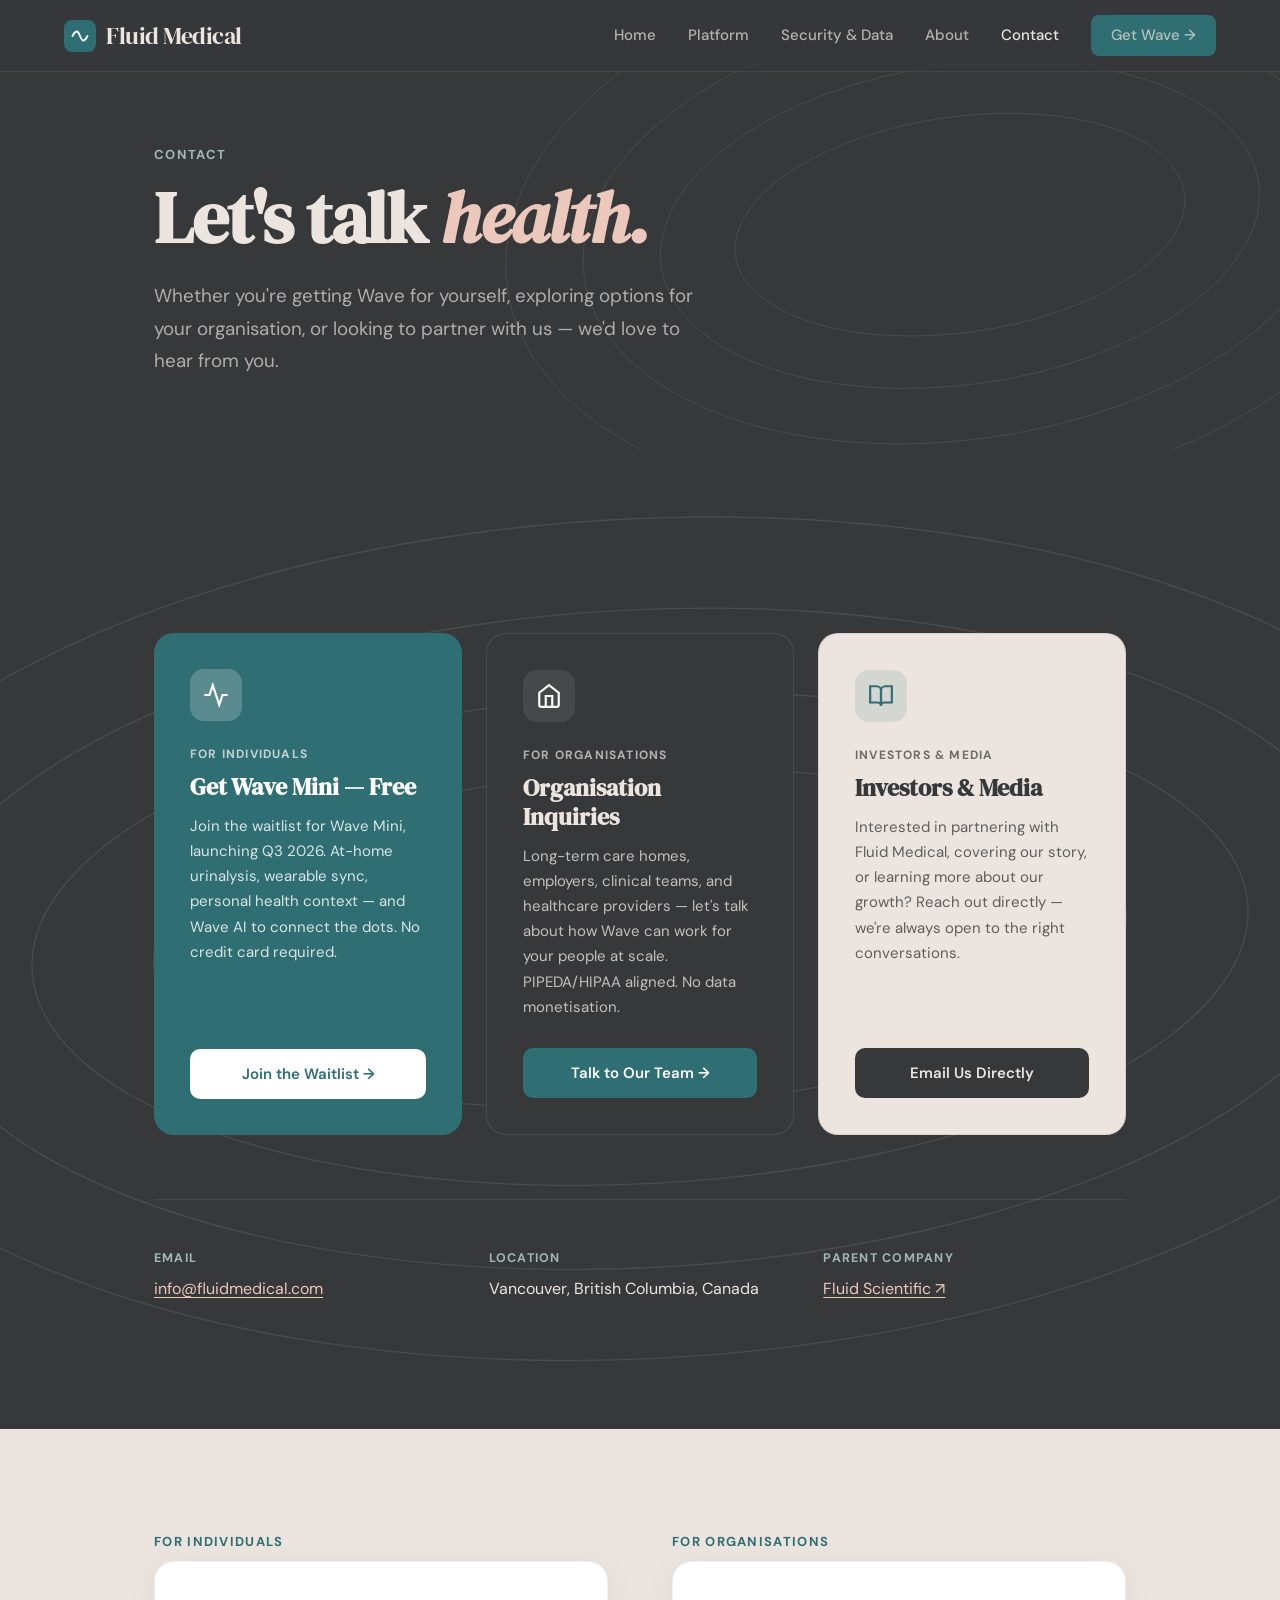
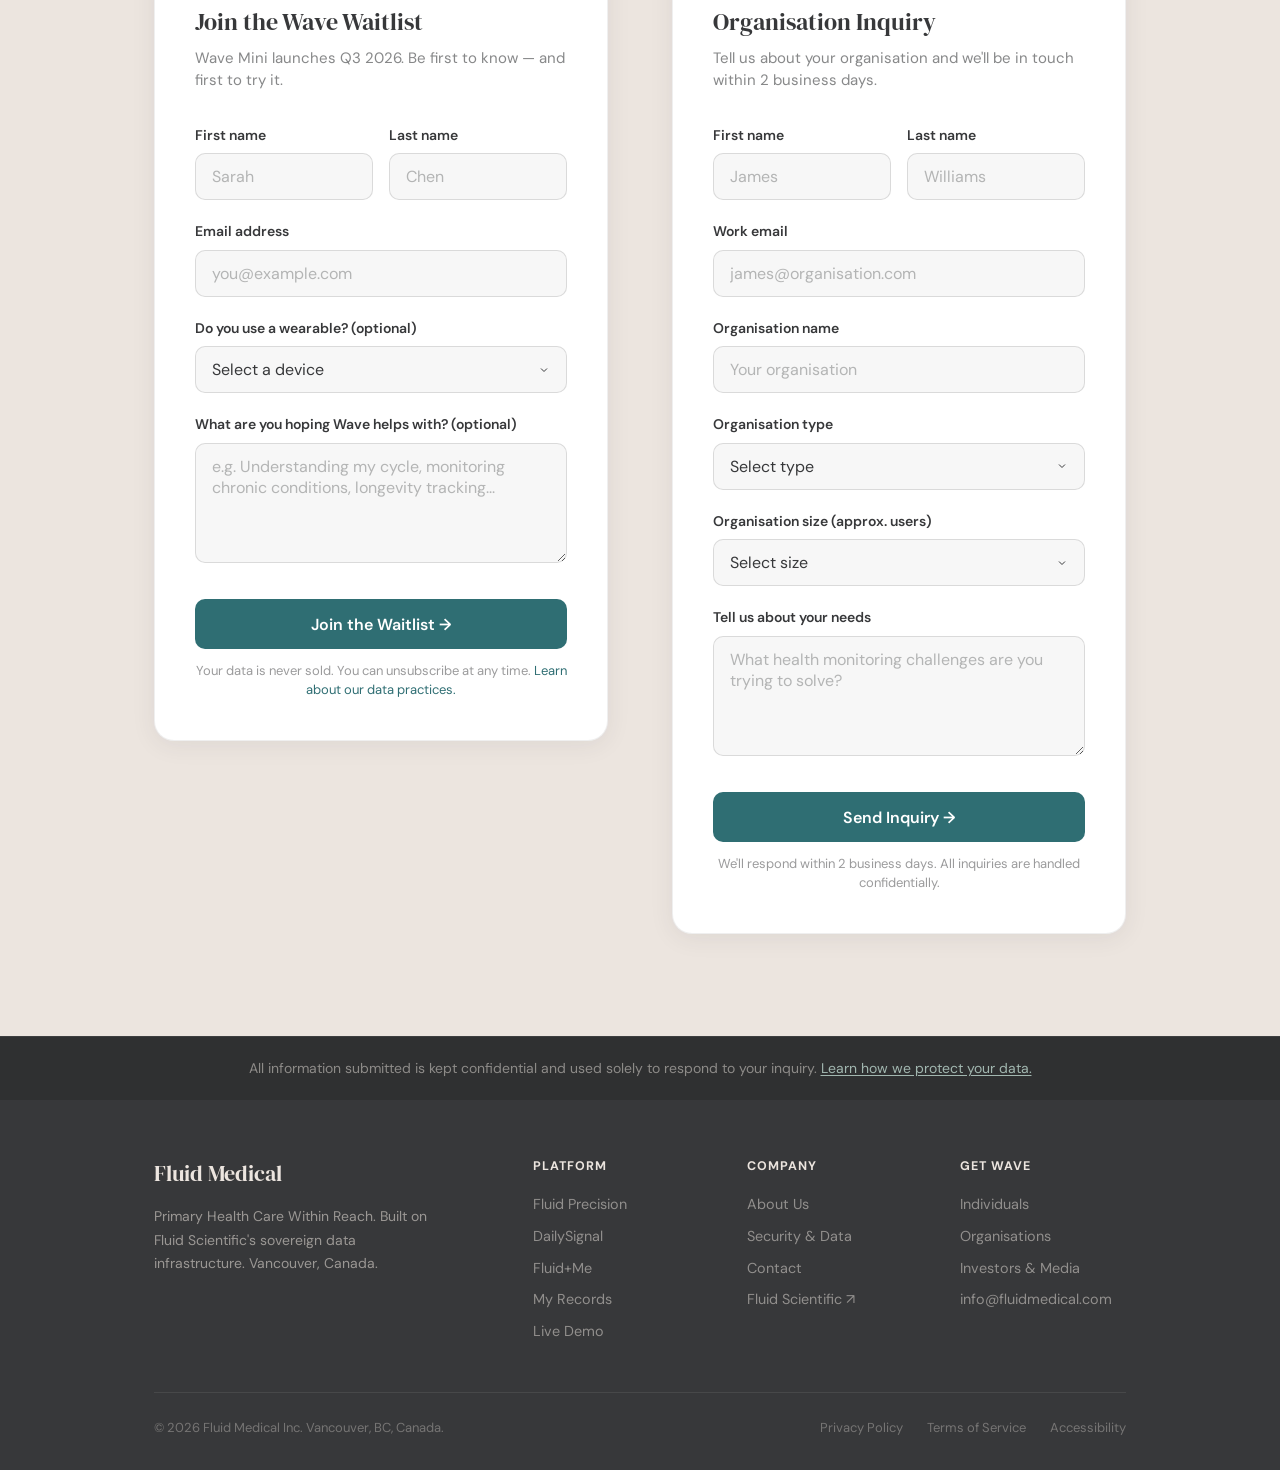
==== fluidmedical-contact.html @ c601dd99 "Add files via upload" ====
<!DOCTYPE html>
<html lang="en">
<head>
<meta charset="UTF-8">
<meta name="viewport" content="width=device-width, initial-scale=1.0">
<title>Contact — Fluid Medical</title>
<link rel="preconnect" href="https://fonts.googleapis.com">
<link rel="preconnect" href="https://fonts.gstatic.com" crossorigin>
<link href="https://fonts.googleapis.com/css2?family=DM+Serif+Display:ital@0;1&family=DM+Sans:opsz,wght@9..40,300;9..40,400;9..40,500;9..40,600;9..40,700&display=swap" rel="stylesheet">
<style>
*, *::before, *::after { box-sizing: border-box; margin: 0; padding: 0; }
:root {
  --charcoal: #37383A; --platinum: #ECE5DF; --teal: #2F6E73;
  --sage: #A2B7B0; --tangerine: #F0721B; --blush: #ECC8BC; --white: #ffffff;
  --nav-h: 72px;
}
html { scroll-behavior: smooth; }
body { font-family: 'DM Sans', system-ui, sans-serif; background: var(--platinum); color: var(--charcoal); line-height: 1.65; -webkit-font-smoothing: antialiased; }
a { color: inherit; text-decoration: none; }
h1, h2, h3, h4 { font-family: 'DM Serif Display', Georgia, serif; line-height: 1.15; }
h1 { font-size: clamp(2.4rem, 6vw, 4.5rem); letter-spacing: -0.02em; }
h2 { font-size: clamp(1.6rem, 3.5vw, 2.5rem); letter-spacing: -0.015em; }
h3 { font-size: clamp(1.2rem, 2.2vw, 1.5rem); }
p { font-size: 1.0625rem; }

/* ── Nav ── */
nav { position: fixed; top: 0; left: 0; right: 0; z-index: 100; height: var(--nav-h); display: flex; align-items: center; justify-content: space-between; padding: 0 clamp(1.5rem, 5vw, 4rem); background: rgba(55,56,58,0.97); backdrop-filter: blur(12px); border-bottom: 1px solid rgba(255,255,255,0.07); transition: box-shadow 0.3s; }
.nav-logo { font-family: 'DM Serif Display', serif; font-size: 1.5rem; color: var(--platinum); letter-spacing: -0.02em; display: flex; align-items: center; gap: 10px; }
.nav-logo-mark { width: 32px; height: 32px; background: var(--teal); border-radius: 8px; display: flex; align-items: center; justify-content: center; }
.nav-links { display: flex; align-items: center; gap: 2rem; }
.nav-links a { color: rgba(236,229,223,0.7); font-size: 0.9375rem; font-weight: 500; transition: color 0.2s; }
.nav-links a:hover, .nav-links a.active { color: var(--platinum); }
.btn-nav { background: var(--teal); color: var(--white); padding: 0.5rem 1.25rem; border-radius: 8px; font-size: 0.9375rem; font-weight: 600; transition: background 0.2s, transform 0.15s; }
.btn-nav:hover { background: #246063; transform: translateY(-1px); }
.hamburger { display: none; flex-direction: column; gap: 5px; cursor: pointer; padding: 4px; background: none; border: none; }
.hamburger span { display: block; width: 22px; height: 2px; background: var(--platinum); border-radius: 2px; }
.mobile-menu { display: none; position: fixed; top: var(--nav-h); left: 0; right: 0; z-index: 99; background: var(--charcoal); padding: 1.5rem 2rem 2rem; flex-direction: column; gap: 0.25rem; border-bottom: 1px solid rgba(255,255,255,0.1); }
.mobile-menu.open { display: flex; }
.mobile-menu a { color: var(--platinum); font-size: 1rem; font-weight: 500; padding: 0.65rem 0; border-bottom: 1px solid rgba(255,255,255,0.07); }
.mobile-menu .btn-nav { margin-top: 0.75rem; justify-content: center; border-bottom: none; }

/* ── Layout ── */
.topo-wrap { position: absolute; inset: 0; overflow: hidden; pointer-events: none; opacity: 0.09; z-index: 0; }
.topo-wrap svg { width: 100%; height: 100%; }
.section { position: relative; overflow: hidden; }
.section-dark { background: var(--charcoal); color: var(--platinum); }
.section-light { background: var(--platinum); color: var(--charcoal); }
.container { max-width: 1100px; margin: 0 auto; padding: 0 clamp(1.5rem, 5vw, 4rem); position: relative; z-index: 1; }
.section-pad { padding: clamp(5rem, 10vw, 9rem) 0; }
.eyebrow { font-size: 0.8125rem; font-weight: 700; letter-spacing: 0.1em; text-transform: uppercase; margin-bottom: 0.75rem; }
.eyebrow-sage { color: var(--sage); }
.eyebrow-teal { color: var(--teal); }

/* ── Hero ── */
.page-hero { background: var(--charcoal); color: var(--platinum); padding: calc(var(--nav-h) + 4.5rem) 0 4.5rem; position: relative; overflow: hidden; }
.page-hero h1 em { font-style: italic; color: var(--blush); }
.page-hero-sub { font-size: clamp(1rem, 2vw, 1.175rem); color: rgba(236,229,223,0.68); margin-top: 1.25rem; line-height: 1.72; max-width: 560px; }

/* ── Contact Cards ── */
.contact-cards { display: grid; grid-template-columns: repeat(3, 1fr); gap: 1.5rem; margin-top: 3.5rem; }
.contact-card { border-radius: 20px; padding: 2.25rem; position: relative; overflow: hidden; display: flex; flex-direction: column; }
.contact-card.card-wave { background: var(--teal); color: white; }
.contact-card.card-org { background: var(--charcoal); color: var(--platinum); border: 1px solid rgba(255,255,255,0.1); }
.contact-card.card-invest { background: var(--platinum); color: var(--charcoal); border: 1px solid rgba(55,56,58,0.12); }
.card-icon { width: 52px; height: 52px; border-radius: 14px; display: flex; align-items: center; justify-content: center; margin-bottom: 1.5rem; }
.card-wave .card-icon { background: rgba(255,255,255,0.2); }
.card-org .card-icon { background: rgba(255,255,255,0.08); }
.card-invest .card-icon { background: rgba(47,110,115,0.12); }
.card-label { font-size: 0.75rem; font-weight: 700; letter-spacing: 0.1em; text-transform: uppercase; margin-bottom: 0.5rem; opacity: 0.7; }
.card-title { font-family: 'DM Serif Display', serif; font-size: 1.5rem; margin-bottom: 0.75rem; line-height: 1.2; }
.card-desc { font-size: 0.9375rem; line-height: 1.68; margin-bottom: 1.75rem; opacity: 0.78; flex: 1; }
.card-wave .card-desc { opacity: 0.82; }
.card-cta-btn { display: inline-flex; align-items: center; gap: 8px; padding: 0.8rem 1.5rem; border-radius: 10px; font-size: 0.9375rem; font-weight: 600; cursor: pointer; border: none; transition: all 0.2s; font-family: 'DM Sans', sans-serif; text-align: center; justify-content: center; }
.card-wave .card-cta-btn { background: white; color: var(--teal); }
.card-wave .card-cta-btn:hover { background: var(--platinum); }
.card-org .card-cta-btn { background: var(--teal); color: white; }
.card-org .card-cta-btn:hover { background: #246063; }
.card-invest .card-cta-btn { background: var(--charcoal); color: var(--platinum); }
.card-invest .card-cta-btn:hover { background: #4a4b4e; }

/* ── Forms ── */
.form-section { padding: clamp(4rem, 8vw, 7rem) 0; }
.forms-grid { display: grid; grid-template-columns: 1fr 1fr; gap: 4rem; align-items: start; }
.form-card { background: white; border-radius: 20px; padding: 2.5rem; box-shadow: 0 4px 24px rgba(55,56,58,0.08); border: 1px solid rgba(55,56,58,0.08); }
.form-card-title { font-family: 'DM Serif Display', serif; font-size: 1.5rem; margin-bottom: 0.35rem; }
.form-card-sub { color: rgba(55,56,58,0.6); font-size: 0.9375rem; margin-bottom: 2rem; line-height: 1.5; }
.form-group { margin-bottom: 1.25rem; }
.form-label { display: block; font-size: 0.875rem; font-weight: 600; color: var(--charcoal); margin-bottom: 0.4rem; }
.form-input {
  width: 100%; padding: 0.75rem 1rem;
  background: rgba(55,56,58,0.04); border: 1.5px solid rgba(55,56,58,0.15);
  border-radius: 10px; font-size: 1rem; font-family: 'DM Sans', sans-serif;
  color: var(--charcoal); outline: none; transition: border-color 0.2s, background 0.2s;
}
.form-input:focus { border-color: var(--teal); background: rgba(47,110,115,0.03); }
.form-input::placeholder { color: rgba(55,56,58,0.35); }
textarea.form-input { resize: vertical; min-height: 120px; }
select.form-input { appearance: none; background-image: url("data:image/svg+xml,%3Csvg xmlns='http://www.w3.org/2000/svg' width='12' height='12' viewBox='0 0 24 24' fill='none' stroke='%2337383A' stroke-width='2'%3E%3Cpolyline points='6 9 12 15 18 9'%3E%3C/polyline%3E%3C/svg%3E"); background-repeat: no-repeat; background-position: right 1rem center; padding-right: 2.5rem; }
.form-row { display: grid; grid-template-columns: 1fr 1fr; gap: 1rem; }
.form-submit { width: 100%; padding: 0.9rem; background: var(--teal); color: white; border: none; border-radius: 10px; font-size: 1rem; font-weight: 600; cursor: pointer; font-family: 'DM Sans', sans-serif; transition: background 0.2s, transform 0.15s; margin-top: 0.5rem; }
.form-submit:hover { background: #246063; transform: translateY(-1px); }
.form-note { font-size: 0.8125rem; color: rgba(55,56,58,0.5); margin-top: 0.75rem; line-height: 1.5; text-align: center; }
.form-success { display: none; text-align: center; padding: 2rem 0; }
.form-success svg { width: 52px; height: 52px; margin: 0 auto 1rem; color: var(--teal); }
.form-success h4 { font-family: 'DM Serif Display', serif; font-size: 1.3rem; margin-bottom: 0.5rem; }
.form-success p { color: rgba(55,56,58,0.65); font-size: 0.9375rem; }

/* ── Info Section ── */
.info-grid { display: grid; grid-template-columns: 1fr 1fr 1fr; gap: 2rem; margin-top: 3rem; }
.info-item { display: flex; flex-direction: column; gap: 0.5rem; }
.info-label { font-size: 0.78rem; font-weight: 700; letter-spacing: 0.1em; text-transform: uppercase; color: var(--sage); }
.info-value { font-size: 1rem; color: var(--platinum); line-height: 1.5; }
.info-value a { color: var(--blush); text-decoration: underline; text-underline-offset: 3px; }

/* ── Privacy strip ── */
.privacy-mini { background: rgba(0,0,0,0.15); border-top: 1px solid rgba(255,255,255,0.07); padding: 1.25rem 0; text-align: center; }
.privacy-mini p { color: rgba(236,229,223,0.5); font-size: 0.875rem; }
.privacy-mini a { color: var(--sage); text-decoration: underline; text-underline-offset: 2px; }

/* ── Footer ── */
footer { background: var(--charcoal); color: rgba(236,229,223,0.55); padding: 3.5rem 0 2rem; }
.footer-inner { display: grid; grid-template-columns: 2fr 1fr 1fr 1fr; gap: 3rem; margin-bottom: 2.5rem; }
.footer-logo { font-family: 'DM Serif Display', serif; font-size: 1.4rem; color: var(--platinum); margin-bottom: 0.75rem; }
.footer-tagline { font-size: 0.875rem; line-height: 1.65; max-width: 280px; }
.footer-col h5 { color: var(--platinum); font-size: 0.78rem; font-weight: 700; letter-spacing: 0.08em; text-transform: uppercase; margin-bottom: 1rem; }
.footer-col a { display: block; font-size: 0.9rem; margin-bottom: 0.5rem; color: rgba(236,229,223,0.5); transition: color 0.2s; }
.footer-col a:hover { color: var(--platinum); }
.footer-bottom { border-top: 1px solid rgba(255,255,255,0.08); padding-top: 1.5rem; display: flex; justify-content: space-between; align-items: center; flex-wrap: wrap; gap: 1rem; }
.footer-copy { color: rgba(236,229,223,0.35); font-size: 0.8125rem; }
.footer-legal { display: flex; gap: 1.5rem; }
.footer-legal a { color: rgba(236,229,223,0.35); font-size: 0.8125rem; transition: color 0.2s; }
.footer-legal a:hover { color: rgba(236,229,223,0.65); }

@media (max-width: 900px) {
  .contact-cards { grid-template-columns: 1fr; }
  .forms-grid { grid-template-columns: 1fr; gap: 2rem; }
  .info-grid { grid-template-columns: 1fr 1fr; }
  .footer-inner { grid-template-columns: 1fr 1fr; gap: 2rem; }
}
@media (max-width: 640px) {
  .nav-links { display: none; }
  .hamburger { display: flex; }
  .form-row { grid-template-columns: 1fr; }
  .info-grid { grid-template-columns: 1fr; }
  .footer-inner { grid-template-columns: 1fr; gap: 1.5rem; }
}
</style>
</head>
<body>

<nav id="mainNav">
  <a href="fluidmedical-home.html" class="nav-logo">
    <div class="nav-logo-mark"><svg width="18" height="12" viewBox="0 0 24 16" fill="none" stroke="white" stroke-width="2.5" stroke-linecap="round"><path d="M2 8c0 0 3-6 6-6s5 12 8 12 6-6 6-6"/></svg></div>
    Fluid Medical
  </a>
  <div class="nav-links">
    <a href="fluidmedical-home.html">Home</a>
    <a href="fluidmedical-platform.html">Platform</a>
    <a href="fluidmedical-security.html">Security &amp; Data</a>
    <a href="fluidmedical-about.html">About</a>
    <a href="fluidmedical-contact.html" class="active">Contact</a>
    <a href="fluidmedical-contact.html" class="btn-nav">Get Wave →</a>
  </div>
  <button class="hamburger" onclick="toggleMenu()" aria-label="Menu"><span></span><span></span><span></span></button>
</nav>
<div class="mobile-menu" id="mobileMenu">
  <a href="fluidmedical-home.html">Home</a>
  <a href="fluidmedical-platform.html">Platform</a>
  <a href="fluidmedical-security.html">Security &amp; Data</a>
  <a href="fluidmedical-about.html">About</a>
  <a href="fluidmedical-contact.html">Contact</a>
  <a href="fluidmedical-contact.html" class="btn-nav">Get Wave →</a>
</div>

<!-- ── Hero ── -->
<section class="page-hero section">
  <div class="topo-wrap">
    <svg viewBox="0 0 1400 500" xmlns="http://www.w3.org/2000/svg" preserveAspectRatio="xMidYMid slice">
      <g fill="none" stroke="white" stroke-width="1">
        <ellipse cx="1050" cy="250" rx="500" ry="300" transform="rotate(-8 1050 250)"/>
        <ellipse cx="1050" cy="250" rx="415" ry="235" transform="rotate(-8 1050 250)"/>
        <ellipse cx="1050" cy="250" rx="330" ry="175" transform="rotate(-8 1050 250)"/>
        <ellipse cx="1050" cy="250" rx="248" ry="118" transform="rotate(-8 1050 250)"/>
      </g>
    </svg>
  </div>
  <div class="container">
    <div class="eyebrow eyebrow-sage">Contact</div>
    <h1>Let's talk <em>health.</em></h1>
    <p class="page-hero-sub">Whether you're getting Wave for yourself, exploring options for your organisation, or looking to partner with us — we'd love to hear from you.</p>
  </div>
</section>

<!-- ── Contact Cards ── -->
<section class="section section-dark section-pad">
  <div class="topo-wrap">
    <svg viewBox="0 0 1400 700" xmlns="http://www.w3.org/2000/svg" preserveAspectRatio="xMidYMid slice">
      <g fill="none" stroke="white" stroke-width="1">
        <ellipse cx="700" cy="350" rx="620" ry="300" transform="rotate(-3 700 350)"/>
        <ellipse cx="700" cy="350" rx="525" ry="235" transform="rotate(-3 700 350)"/>
        <ellipse cx="700" cy="350" rx="435" ry="175" transform="rotate(-3 700 350)"/>
        <ellipse cx="700" cy="350" rx="348" ry="120" transform="rotate(-3 700 350)"/>
      </g>
    </svg>
  </div>
  <div class="container">
    <div class="contact-cards">
      <!-- Card 1: Get Wave -->
      <div class="contact-card card-wave">
        <div class="card-icon">
          <svg width="26" height="26" viewBox="0 0 24 24" fill="none" stroke="white" stroke-width="2" stroke-linecap="round"><path d="M22 12h-4l-3 9L9 3l-3 9H2"/></svg>
        </div>
        <div class="card-label">For Individuals</div>
        <h3 class="card-title">Get Wave Mini — Free</h3>
        <p class="card-desc">Join the waitlist for Wave Mini, launching Q3 2026. At-home urinalysis, wearable sync, personal health context — and Wave AI to connect the dots. No credit card required.</p>
        <a href="#individual-form" class="card-cta-btn">Join the Waitlist →</a>
      </div>

      <!-- Card 2: Organisation Inquiries -->
      <div class="contact-card card-org">
        <div class="card-icon">
          <svg width="26" height="26" viewBox="0 0 24 24" fill="none" stroke="white" stroke-width="2" stroke-linecap="round"><path d="M3 9l9-7 9 7v11a2 2 0 01-2 2H5a2 2 0 01-2-2z"/><polyline points="9 22 9 12 15 12 15 22"/></svg>
        </div>
        <div class="card-label">For Organisations</div>
        <h3 class="card-title">Organisation Inquiries</h3>
        <p class="card-desc">Long-term care homes, employers, clinical teams, and healthcare providers — let's talk about how Wave can work for your people at scale. PIPEDA/HIPAA aligned. No data monetisation.</p>
        <a href="#org-form" class="card-cta-btn">Talk to Our Team →</a>
      </div>

      <!-- Card 3: Investors & Media -->
      <div class="contact-card card-invest">
        <div class="card-icon">
          <svg width="26" height="26" viewBox="0 0 24 24" fill="none" stroke="#2F6E73" stroke-width="2" stroke-linecap="round"><path d="M2 3h6a4 4 0 014 4v14a3 3 0 00-3-3H2z"/><path d="M22 3h-6a4 4 0 00-4 4v14a3 3 0 013-3h7z"/></svg>
        </div>
        <div class="card-label">Investors &amp; Media</div>
        <h3 class="card-title">Investors &amp; Media</h3>
        <p class="card-desc">Interested in partnering with Fluid Medical, covering our story, or learning more about our growth? Reach out directly — we're always open to the right conversations.</p>
        <a href="mailto:info@fluidmedical.com" class="card-cta-btn">Email Us Directly</a>
      </div>
    </div>

    <!-- Direct contact info -->
    <div class="info-grid" style="margin-top:4rem;border-top:1px solid rgba(255,255,255,0.08);padding-top:3rem;">
      <div class="info-item">
        <div class="info-label">Email</div>
        <div class="info-value"><a href="mailto:info@fluidmedical.com">info@fluidmedical.com</a></div>
      </div>
      <div class="info-item">
        <div class="info-label">Location</div>
        <div class="info-value">Vancouver, British Columbia, Canada</div>
      </div>
      <div class="info-item">
        <div class="info-label">Parent Company</div>
        <div class="info-value"><a href="https://fluidscientific.com" target="_blank">Fluid Scientific ↗</a></div>
      </div>
    </div>
  </div>
</section>

<!-- ── Forms ── -->
<section class="section section-light form-section">
  <div class="container">
    <div class="forms-grid">

      <!-- Individual / Waitlist Form -->
      <div id="individual-form">
        <div class="eyebrow eyebrow-teal" style="margin-bottom:0.5rem;">For Individuals</div>
        <div class="form-card">
          <div class="form-card-title">Join the Wave Waitlist</div>
          <p class="form-card-sub">Wave Mini launches Q3 2026. Be first to know — and first to try it.</p>
          <form id="waitlistForm" onsubmit="handleSubmit(event, 'waitlistForm', 'waitlistSuccess')">
            <div class="form-row">
              <div class="form-group">
                <label class="form-label" for="fname">First name</label>
                <input type="text" id="fname" class="form-input" placeholder="Sarah" required>
              </div>
              <div class="form-group">
                <label class="form-label" for="lname">Last name</label>
                <input type="text" id="lname" class="form-input" placeholder="Chen" required>
              </div>
            </div>
            <div class="form-group">
              <label class="form-label" for="email">Email address</label>
              <input type="email" id="email" class="form-input" placeholder="you@example.com" required>
            </div>
            <div class="form-group">
              <label class="form-label" for="wearable">Do you use a wearable? (optional)</label>
              <select id="wearable" class="form-input">
                <option value="">Select a device</option>
                <option>Apple Watch</option>
                <option>Oura Ring</option>
                <option>WHOOP</option>
                <option>Samsung Galaxy Watch</option>
                <option>Fitbit</option>
                <option>Garmin</option>
                <option>No wearable</option>
                <option>Other</option>
              </select>
            </div>
            <div class="form-group">
              <label class="form-label" for="why">What are you hoping Wave helps with? (optional)</label>
              <textarea id="why" class="form-input" placeholder="e.g. Understanding my cycle, monitoring chronic conditions, longevity tracking..."></textarea>
            </div>
            <button type="submit" class="form-submit">Join the Waitlist →</button>
            <p class="form-note">Your data is never sold. You can unsubscribe at any time. <a href="fluidmedical-security.html" style="color:var(--teal);">Learn about our data practices.</a></p>
          </form>
          <div class="form-success" id="waitlistSuccess">
            <svg viewBox="0 0 24 24" fill="none" stroke="currentColor" stroke-width="1.5" stroke-linecap="round"><path d="M22 11.08V12a10 10 0 11-5.93-9.14"/><polyline points="22 4 12 14.01 9 11.01"/></svg>
            <h4>You're on the list!</h4>
            <p>We'll be in touch before Wave Mini launches Q3 2026. We're excited to have you.</p>
          </div>
        </div>
      </div>

      <!-- Organisation Form -->
      <div id="org-form">
        <div class="eyebrow eyebrow-teal" style="margin-bottom:0.5rem;">For Organisations</div>
        <div class="form-card">
          <div class="form-card-title">Organisation Inquiry</div>
          <p class="form-card-sub">Tell us about your organisation and we'll be in touch within 2 business days.</p>
          <form id="orgForm" onsubmit="handleSubmit(event, 'orgForm', 'orgSuccess')">
            <div class="form-row">
              <div class="form-group">
                <label class="form-label" for="org-fname">First name</label>
                <input type="text" id="org-fname" class="form-input" placeholder="James" required>
              </div>
              <div class="form-group">
                <label class="form-label" for="org-lname">Last name</label>
                <input type="text" id="org-lname" class="form-input" placeholder="Williams" required>
              </div>
            </div>
            <div class="form-group">
              <label class="form-label" for="org-email">Work email</label>
              <input type="email" id="org-email" class="form-input" placeholder="james@organisation.com" required>
            </div>
            <div class="form-group">
              <label class="form-label" for="org-name">Organisation name</label>
              <input type="text" id="org-name" class="form-input" placeholder="Your organisation" required>
            </div>
            <div class="form-group">
              <label class="form-label" for="org-type">Organisation type</label>
              <select id="org-type" class="form-input" required>
                <option value="">Select type</option>
                <option>Long-term care facility</option>
                <option>Employer / workplace wellness</option>
                <option>Clinical / healthcare practice</option>
                <option>Research / clinical trials</option>
                <option>Government / public health</option>
                <option>Other</option>
              </select>
            </div>
            <div class="form-group">
              <label class="form-label" for="org-size">Organisation size (approx. users)</label>
              <select id="org-size" class="form-input">
                <option value="">Select size</option>
                <option>Under 50</option>
                <option>50–200</option>
                <option>200–500</option>
                <option>500–2,000</option>
                <option>2,000+</option>
              </select>
            </div>
            <div class="form-group">
              <label class="form-label" for="org-msg">Tell us about your needs</label>
              <textarea id="org-msg" class="form-input" placeholder="What health monitoring challenges are you trying to solve?" required></textarea>
            </div>
            <button type="submit" class="form-submit">Send Inquiry →</button>
            <p class="form-note">We'll respond within 2 business days. All inquiries are handled confidentially.</p>
          </form>
          <div class="form-success" id="orgSuccess">
            <svg viewBox="0 0 24 24" fill="none" stroke="currentColor" stroke-width="1.5" stroke-linecap="round"><path d="M22 11.08V12a10 10 0 11-5.93-9.14"/><polyline points="22 4 12 14.01 9 11.01"/></svg>
            <h4>Message received.</h4>
            <p>Our team will be in touch within 2 business days. Thank you for reaching out.</p>
          </div>
        </div>
      </div>
    </div>
  </div>
</section>

<!-- ── Privacy mini ── -->
<section class="section section-dark">
  <div class="privacy-mini">
    <div class="container">
      <p>All information submitted is kept confidential and used solely to respond to your inquiry. <a href="fluidmedical-security.html">Learn how we protect your data.</a></p>
    </div>
  </div>
</section>

<!-- ── Footer ── -->
<footer>
  <div class="container">
    <div class="footer-inner">
      <div>
        <div class="footer-logo">Fluid Medical</div>
        <p class="footer-tagline">Primary Health Care Within Reach. Built on Fluid Scientific's sovereign data infrastructure. Vancouver, Canada.</p>
      </div>
      <div class="footer-col">
        <h5>Platform</h5>
        <a href="fluidmedical-platform.html">Fluid Precision</a>
        <a href="fluidmedical-platform.html">DailySignal</a>
        <a href="fluidmedical-platform.html">Fluid+Me</a>
        <a href="fluidmedical-platform.html">My Records</a>
        <a href="fluidmedical-demo.html">Live Demo</a>
      </div>
      <div class="footer-col">
        <h5>Company</h5>
        <a href="fluidmedical-about.html">About Us</a>
        <a href="fluidmedical-security.html">Security &amp; Data</a>
        <a href="fluidmedical-contact.html">Contact</a>
        <a href="https://fluidscientific.com" target="_blank">Fluid Scientific ↗</a>
      </div>
      <div class="footer-col">
        <h5>Get Wave</h5>
        <a href="fluidmedical-contact.html">Individuals</a>
        <a href="fluidmedical-contact.html">Organisations</a>
        <a href="fluidmedical-contact.html">Investors &amp; Media</a>
        <a href="mailto:info@fluidmedical.com">info@fluidmedical.com</a>
      </div>
    </div>
    <div class="footer-bottom">
      <div class="footer-copy">© 2026 Fluid Medical Inc. Vancouver, BC, Canada.</div>
      <div class="footer-legal"><a href="#">Privacy Policy</a><a href="#">Terms of Service</a><a href="#">Accessibility</a></div>
    </div>
  </div>
</footer>

<script>
function toggleMenu() { document.getElementById('mobileMenu').classList.toggle('open'); }
document.querySelectorAll('.mobile-menu a').forEach(l => l.addEventListener('click', () => { document.getElementById('mobileMenu').classList.remove('open'); }));
window.addEventListener('scroll', () => { document.getElementById('mainNav').style.boxShadow = window.scrollY > 10 ? '0 4px 20px rgba(0,0,0,0.35)' : 'none'; });

function handleSubmit(event, formId, successId) {
  event.preventDefault();
  const form = document.getElementById(formId);
  const success = document.getElementById(successId);
  form.style.display = 'none';
  success.style.display = 'block';
}

// Smooth scroll to forms from cards
document.querySelectorAll('a[href^="#"]').forEach(anchor => {
  anchor.addEventListener('click', function(e) {
    e.preventDefault();
    const target = document.querySelector(this.getAttribute('href'));
    if (target) {
      const offset = 100;
      const pos = target.getBoundingClientRect().top + window.pageYOffset - offset;
      window.scrollTo({ top: pos, behavior: 'smooth' });
    }
  });
});
</script>
</body>
</html>
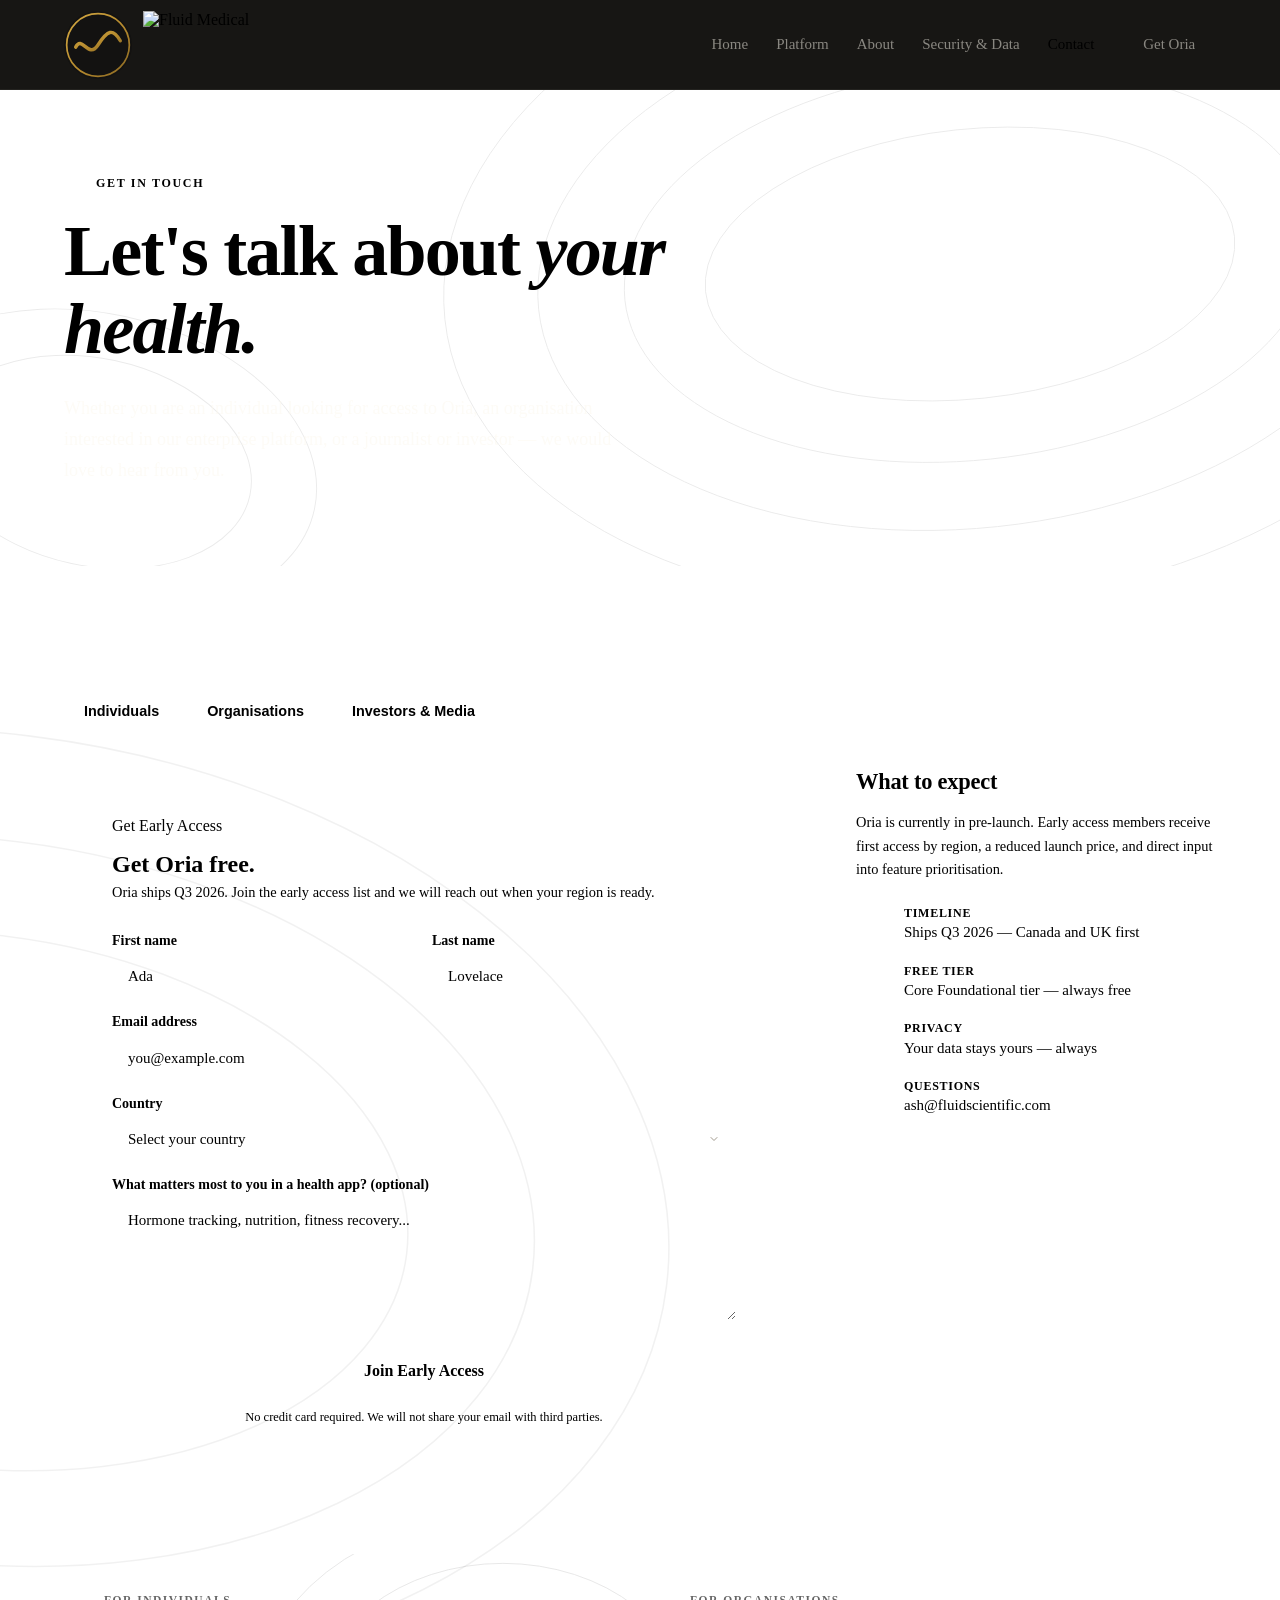
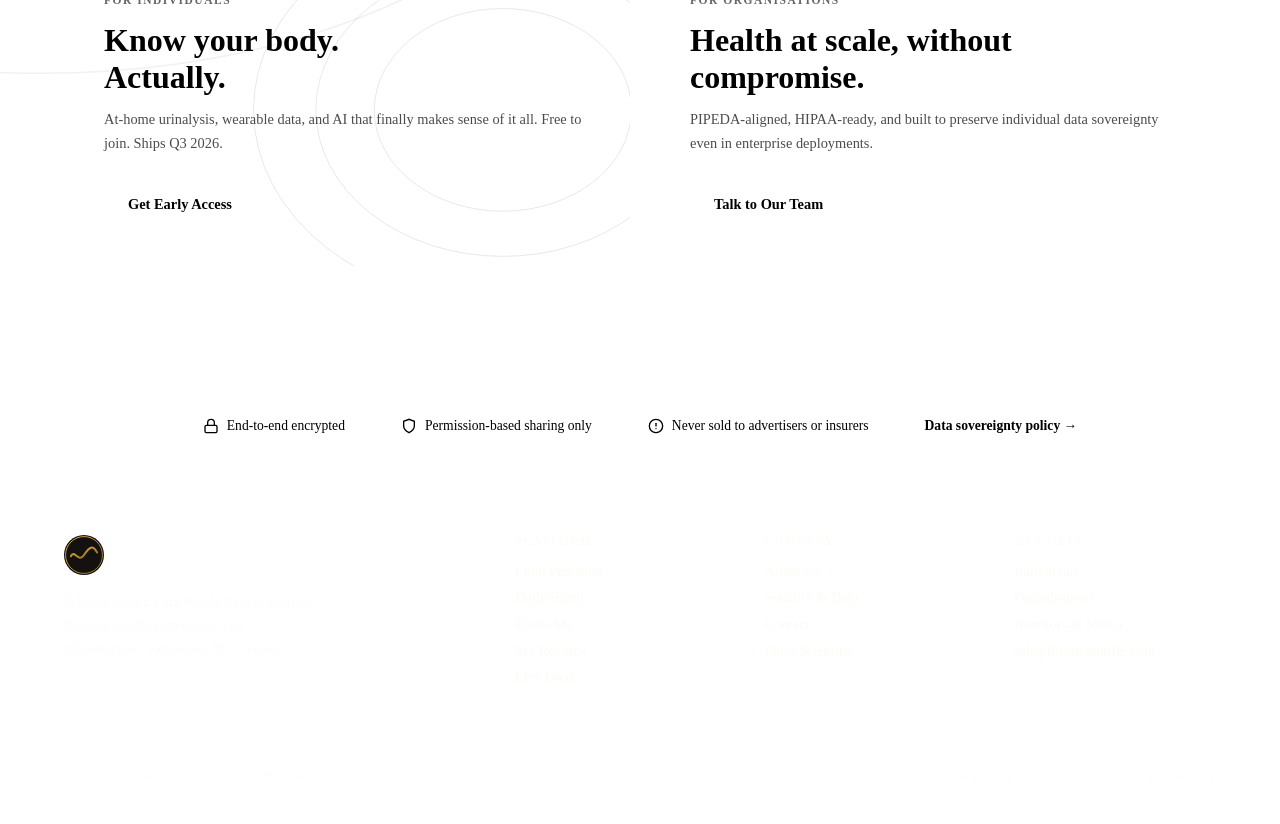
==== commit 66f815ca: "Add files via upload" ====
--- a/fluidmedical-contact.html
+++ b/fluidmedical-contact.html
@@ -4,452 +4,449 @@
 <meta charset="UTF-8">
 <meta name="viewport" content="width=device-width, initial-scale=1.0">
 <title>Contact — Fluid Medical</title>
-<link rel="preconnect" href="https://fonts.googleapis.com">
-<link rel="preconnect" href="https://fonts.gstatic.com" crossorigin>
-<link href="https://fonts.googleapis.com/css2?family=DM+Serif+Display:ital@0;1&family=DM+Sans:opsz,wght@9..40,300;9..40,400;9..40,500;9..40,600;9..40,700&display=swap" rel="stylesheet">
+<link rel="stylesheet" href="colors_and_type.css">
 <style>
-*, *::before, *::after { box-sizing: border-box; margin: 0; padding: 0; }
-:root {
-  --charcoal: #37383A; --platinum: #ECE5DF; --teal: #2F6E73;
-  --sage: #A2B7B0; --tangerine: #F0721B; --blush: #ECC8BC; --white: #ffffff;
-  --nav-h: 72px;
-}
-html { scroll-behavior: smooth; }
-body { font-family: 'DM Sans', system-ui, sans-serif; background: var(--platinum); color: var(--charcoal); line-height: 1.65; -webkit-font-smoothing: antialiased; }
-a { color: inherit; text-decoration: none; }
-h1, h2, h3, h4 { font-family: 'DM Serif Display', Georgia, serif; line-height: 1.15; }
-h1 { font-size: clamp(2.4rem, 6vw, 4.5rem); letter-spacing: -0.02em; }
-h2 { font-size: clamp(1.6rem, 3.5vw, 2.5rem); letter-spacing: -0.015em; }
-h3 { font-size: clamp(1.2rem, 2.2vw, 1.5rem); }
-p { font-size: 1.0625rem; }
-
-/* ── Nav ── */
-nav { position: fixed; top: 0; left: 0; right: 0; z-index: 100; height: var(--nav-h); display: flex; align-items: center; justify-content: space-between; padding: 0 clamp(1.5rem, 5vw, 4rem); background: rgba(55,56,58,0.97); backdrop-filter: blur(12px); border-bottom: 1px solid rgba(255,255,255,0.07); transition: box-shadow 0.3s; }
-.nav-logo { font-family: 'DM Serif Display', serif; font-size: 1.5rem; color: var(--platinum); letter-spacing: -0.02em; display: flex; align-items: center; gap: 10px; }
-.nav-logo-mark { width: 32px; height: 32px; background: var(--teal); border-radius: 8px; display: flex; align-items: center; justify-content: center; }
-.nav-links { display: flex; align-items: center; gap: 2rem; }
-.nav-links a { color: rgba(236,229,223,0.7); font-size: 0.9375rem; font-weight: 500; transition: color 0.2s; }
-.nav-links a:hover, .nav-links a.active { color: var(--platinum); }
-.btn-nav { background: var(--teal); color: var(--white); padding: 0.5rem 1.25rem; border-radius: 8px; font-size: 0.9375rem; font-weight: 600; transition: background 0.2s, transform 0.15s; }
-.btn-nav:hover { background: #246063; transform: translateY(-1px); }
-.hamburger { display: none; flex-direction: column; gap: 5px; cursor: pointer; padding: 4px; background: none; border: none; }
-.hamburger span { display: block; width: 22px; height: 2px; background: var(--platinum); border-radius: 2px; }
-.mobile-menu { display: none; position: fixed; top: var(--nav-h); left: 0; right: 0; z-index: 99; background: var(--charcoal); padding: 1.5rem 2rem 2rem; flex-direction: column; gap: 0.25rem; border-bottom: 1px solid rgba(255,255,255,0.1); }
-.mobile-menu.open { display: flex; }
-.mobile-menu a { color: var(--platinum); font-size: 1rem; font-weight: 500; padding: 0.65rem 0; border-bottom: 1px solid rgba(255,255,255,0.07); }
-.mobile-menu .btn-nav { margin-top: 0.75rem; justify-content: center; border-bottom: none; }
-
-/* ── Layout ── */
-.topo-wrap { position: absolute; inset: 0; overflow: hidden; pointer-events: none; opacity: 0.09; z-index: 0; }
-.topo-wrap svg { width: 100%; height: 100%; }
-.section { position: relative; overflow: hidden; }
-.section-dark { background: var(--charcoal); color: var(--platinum); }
-.section-light { background: var(--platinum); color: var(--charcoal); }
-.container { max-width: 1100px; margin: 0 auto; padding: 0 clamp(1.5rem, 5vw, 4rem); position: relative; z-index: 1; }
-.section-pad { padding: clamp(5rem, 10vw, 9rem) 0; }
-.eyebrow { font-size: 0.8125rem; font-weight: 700; letter-spacing: 0.1em; text-transform: uppercase; margin-bottom: 0.75rem; }
-.eyebrow-sage { color: var(--sage); }
-.eyebrow-teal { color: var(--teal); }
-
-/* ── Hero ── */
-.page-hero { background: var(--charcoal); color: var(--platinum); padding: calc(var(--nav-h) + 4.5rem) 0 4.5rem; position: relative; overflow: hidden; }
-.page-hero h1 em { font-style: italic; color: var(--blush); }
-.page-hero-sub { font-size: clamp(1rem, 2vw, 1.175rem); color: rgba(236,229,223,0.68); margin-top: 1.25rem; line-height: 1.72; max-width: 560px; }
-
-/* ── Contact Cards ── */
-.contact-cards { display: grid; grid-template-columns: repeat(3, 1fr); gap: 1.5rem; margin-top: 3.5rem; }
-.contact-card { border-radius: 20px; padding: 2.25rem; position: relative; overflow: hidden; display: flex; flex-direction: column; }
-.contact-card.card-wave { background: var(--teal); color: white; }
-.contact-card.card-org { background: var(--charcoal); color: var(--platinum); border: 1px solid rgba(255,255,255,0.1); }
-.contact-card.card-invest { background: var(--platinum); color: var(--charcoal); border: 1px solid rgba(55,56,58,0.12); }
-.card-icon { width: 52px; height: 52px; border-radius: 14px; display: flex; align-items: center; justify-content: center; margin-bottom: 1.5rem; }
-.card-wave .card-icon { background: rgba(255,255,255,0.2); }
-.card-org .card-icon { background: rgba(255,255,255,0.08); }
-.card-invest .card-icon { background: rgba(47,110,115,0.12); }
-.card-label { font-size: 0.75rem; font-weight: 700; letter-spacing: 0.1em; text-transform: uppercase; margin-bottom: 0.5rem; opacity: 0.7; }
-.card-title { font-family: 'DM Serif Display', serif; font-size: 1.5rem; margin-bottom: 0.75rem; line-height: 1.2; }
-.card-desc { font-size: 0.9375rem; line-height: 1.68; margin-bottom: 1.75rem; opacity: 0.78; flex: 1; }
-.card-wave .card-desc { opacity: 0.82; }
-.card-cta-btn { display: inline-flex; align-items: center; gap: 8px; padding: 0.8rem 1.5rem; border-radius: 10px; font-size: 0.9375rem; font-weight: 600; cursor: pointer; border: none; transition: all 0.2s; font-family: 'DM Sans', sans-serif; text-align: center; justify-content: center; }
-.card-wave .card-cta-btn { background: white; color: var(--teal); }
-.card-wave .card-cta-btn:hover { background: var(--platinum); }
-.card-org .card-cta-btn { background: var(--teal); color: white; }
-.card-org .card-cta-btn:hover { background: #246063; }
-.card-invest .card-cta-btn { background: var(--charcoal); color: var(--platinum); }
-.card-invest .card-cta-btn:hover { background: #4a4b4e; }
-
-/* ── Forms ── */
-.form-section { padding: clamp(4rem, 8vw, 7rem) 0; }
-.forms-grid { display: grid; grid-template-columns: 1fr 1fr; gap: 4rem; align-items: start; }
-.form-card { background: white; border-radius: 20px; padding: 2.5rem; box-shadow: 0 4px 24px rgba(55,56,58,0.08); border: 1px solid rgba(55,56,58,0.08); }
-.form-card-title { font-family: 'DM Serif Display', serif; font-size: 1.5rem; margin-bottom: 0.35rem; }
-.form-card-sub { color: rgba(55,56,58,0.6); font-size: 0.9375rem; margin-bottom: 2rem; line-height: 1.5; }
-.form-group { margin-bottom: 1.25rem; }
-.form-label { display: block; font-size: 0.875rem; font-weight: 600; color: var(--charcoal); margin-bottom: 0.4rem; }
-.form-input {
-  width: 100%; padding: 0.75rem 1rem;
-  background: rgba(55,56,58,0.04); border: 1.5px solid rgba(55,56,58,0.15);
-  border-radius: 10px; font-size: 1rem; font-family: 'DM Sans', sans-serif;
-  color: var(--charcoal); outline: none; transition: border-color 0.2s, background 0.2s;
-}
-.form-input:focus { border-color: var(--teal); background: rgba(47,110,115,0.03); }
-.form-input::placeholder { color: rgba(55,56,58,0.35); }
-textarea.form-input { resize: vertical; min-height: 120px; }
-select.form-input { appearance: none; background-image: url("data:image/svg+xml,%3Csvg xmlns='http://www.w3.org/2000/svg' width='12' height='12' viewBox='0 0 24 24' fill='none' stroke='%2337383A' stroke-width='2'%3E%3Cpolyline points='6 9 12 15 18 9'%3E%3C/polyline%3E%3C/svg%3E"); background-repeat: no-repeat; background-position: right 1rem center; padding-right: 2.5rem; }
-.form-row { display: grid; grid-template-columns: 1fr 1fr; gap: 1rem; }
-.form-submit { width: 100%; padding: 0.9rem; background: var(--teal); color: white; border: none; border-radius: 10px; font-size: 1rem; font-weight: 600; cursor: pointer; font-family: 'DM Sans', sans-serif; transition: background 0.2s, transform 0.15s; margin-top: 0.5rem; }
-.form-submit:hover { background: #246063; transform: translateY(-1px); }
-.form-note { font-size: 0.8125rem; color: rgba(55,56,58,0.5); margin-top: 0.75rem; line-height: 1.5; text-align: center; }
-.form-success { display: none; text-align: center; padding: 2rem 0; }
-.form-success svg { width: 52px; height: 52px; margin: 0 auto 1rem; color: var(--teal); }
-.form-success h4 { font-family: 'DM Serif Display', serif; font-size: 1.3rem; margin-bottom: 0.5rem; }
-.form-success p { color: rgba(55,56,58,0.65); font-size: 0.9375rem; }
-
-/* ── Info Section ── */
-.info-grid { display: grid; grid-template-columns: 1fr 1fr 1fr; gap: 2rem; margin-top: 3rem; }
-.info-item { display: flex; flex-direction: column; gap: 0.5rem; }
-.info-label { font-size: 0.78rem; font-weight: 700; letter-spacing: 0.1em; text-transform: uppercase; color: var(--sage); }
-.info-value { font-size: 1rem; color: var(--platinum); line-height: 1.5; }
-.info-value a { color: var(--blush); text-decoration: underline; text-underline-offset: 3px; }
-
-/* ── Privacy strip ── */
-.privacy-mini { background: rgba(0,0,0,0.15); border-top: 1px solid rgba(255,255,255,0.07); padding: 1.25rem 0; text-align: center; }
-.privacy-mini p { color: rgba(236,229,223,0.5); font-size: 0.875rem; }
-.privacy-mini a { color: var(--sage); text-decoration: underline; text-underline-offset: 2px; }
-
-/* ── Footer ── */
-footer { background: var(--charcoal); color: rgba(236,229,223,0.55); padding: 3.5rem 0 2rem; }
-.footer-inner { display: grid; grid-template-columns: 2fr 1fr 1fr 1fr; gap: 3rem; margin-bottom: 2.5rem; }
-.footer-logo { font-family: 'DM Serif Display', serif; font-size: 1.4rem; color: var(--platinum); margin-bottom: 0.75rem; }
-.footer-tagline { font-size: 0.875rem; line-height: 1.65; max-width: 280px; }
-.footer-col h5 { color: var(--platinum); font-size: 0.78rem; font-weight: 700; letter-spacing: 0.08em; text-transform: uppercase; margin-bottom: 1rem; }
-.footer-col a { display: block; font-size: 0.9rem; margin-bottom: 0.5rem; color: rgba(236,229,223,0.5); transition: color 0.2s; }
-.footer-col a:hover { color: var(--platinum); }
-.footer-bottom { border-top: 1px solid rgba(255,255,255,0.08); padding-top: 1.5rem; display: flex; justify-content: space-between; align-items: center; flex-wrap: wrap; gap: 1rem; }
-.footer-copy { color: rgba(236,229,223,0.35); font-size: 0.8125rem; }
-.footer-legal { display: flex; gap: 1.5rem; }
-.footer-legal a { color: rgba(236,229,223,0.35); font-size: 0.8125rem; transition: color 0.2s; }
-.footer-legal a:hover { color: rgba(236,229,223,0.65); }
-
-@media (max-width: 900px) {
-  .contact-cards { grid-template-columns: 1fr; }
-  .forms-grid { grid-template-columns: 1fr; gap: 2rem; }
-  .info-grid { grid-template-columns: 1fr 1fr; }
-  .footer-inner { grid-template-columns: 1fr 1fr; gap: 2rem; }
-}
-@media (max-width: 640px) {
-  .nav-links { display: none; }
-  .hamburger { display: flex; }
-  .form-row { grid-template-columns: 1fr; }
-  .info-grid { grid-template-columns: 1fr; }
-  .footer-inner { grid-template-columns: 1fr; gap: 1.5rem; }
-}
+*,*::before,*::after{box-sizing:border-box;margin:0;padding:0}
+html{scroll-behavior:smooth}
+body{font-family:var(--fm-font-sans);background:var(--fm-bg);color:var(--fm-fg);line-height:var(--fm-leading-relaxed);-webkit-font-smoothing:antialiased}
+img{display:block;max-width:100%}
+a{color:inherit;text-decoration:none}
+ul{list-style:none}
+.container{max-width:var(--fm-container);margin:0 auto;padding:0 clamp(1.5rem,5vw,4rem);position:relative;z-index:1}
+.section-pad{padding:clamp(5rem,10vw,9rem) 0}
+.topo{position:absolute;inset:0;pointer-events:none;z-index:0;overflow:hidden}
+.topo svg{width:100%;height:100%}
+.topo--ink{opacity:.08;color:var(--fm-cream-100)}
+.topo--cream{opacity:.05;color:var(--fm-ink-800)}
+
+/* NAV */
+#nav{position:fixed;top:0;left:0;right:0;z-index:300;height:90px;display:flex;align-items:center;justify-content:space-between;padding:0 clamp(1.5rem,5vw,4rem);background:rgba(14,13,11,.96);backdrop-filter:blur(16px);border-bottom:1px solid rgba(251,247,238,.06);transition:box-shadow .22s}
+#nav.scrolled{box-shadow:0 4px 32px rgba(14,13,11,.55)}
+.nav-logo{display:flex;align-items:center;gap:11px}
+.nav-mark{width:68px;height:68px;flex-shrink:0}
+.nav-wordmark{height:68px;width:auto}
+.nav-links{display:flex;align-items:center;gap:1.75rem}
+.nav-links a{color:rgba(251,247,238,.5);font-size:.9375rem;font-weight:500;transition:color .15s}
+.nav-links a:hover,.nav-links a.active{color:var(--fm-cream-100)}
+.btn-nav{background:var(--fm-brand);color:var(--fm-ink-900);padding:.5rem 1.3rem;border-radius:var(--fm-r-sm);font-size:.9rem;font-weight:700;transition:background .15s,transform .15s}
+.btn-nav:hover{background:var(--fm-brand-hover);transform:translateY(-1px);color:var(--fm-ink-900)}
+.hamburger{display:none;flex-direction:column;gap:5px;cursor:pointer;background:none;border:none;padding:4px}
+.hamburger span{display:block;width:22px;height:2px;background:var(--fm-cream-100);border-radius:2px}
+.mob{display:none;position:fixed;top:90px;left:0;right:0;z-index:299;background:var(--fm-ink-900);padding:1.5rem 2rem 2rem;border-bottom:1px solid rgba(251,247,238,.08);flex-direction:column}
+.mob.open{display:flex}
+.mob a{color:var(--fm-cream-100);font-size:1rem;font-weight:500;padding:.7rem 0;border-bottom:1px solid rgba(251,247,238,.07)}
+.mob .btn-nav{margin-top:.75rem;text-align:center;display:block;border:none}
+
+/* PAGE HERO */
+.page-hero{padding-top:calc(90px + 5rem);padding-bottom:5rem;background:var(--fm-ink-900);color:var(--fm-cream-100);position:relative;overflow:hidden}
+.page-hero-eyebrow{display:inline-flex;align-items:center;gap:10px;font-size:.75rem;font-weight:700;letter-spacing:.14em;text-transform:uppercase;color:var(--fm-brand);margin-bottom:1.4rem}
+.page-hero-eyebrow-line{width:22px;height:1px;background:var(--fm-brand)}
+.page-hero h1{font-family:var(--fm-font-display);font-size:clamp(2.6rem,6vw,4.5rem);line-height:1.08;letter-spacing:-.025em;color:var(--fm-cream-100)}
+.page-hero h1 em{font-style:italic;color:var(--fm-brand)}
+.page-hero-lead{font-size:clamp(1rem,1.6vw,1.125rem);color:rgba(251,247,238,.55);max-width:580px;margin-top:1.5rem;line-height:1.72}
+
+/* CONTACT TABS */
+.contact-tabs{display:flex;gap:.5rem;margin-bottom:2.5rem}
+.ctab{padding:.6rem 1.25rem;border-radius:var(--fm-r-sm);font-size:.9rem;font-weight:600;cursor:pointer;transition:background .15s,color .15s;border:1.5px solid var(--fm-border);background:transparent;color:var(--fm-fg-muted)}
+.ctab.active,.ctab:hover{background:var(--fm-brand);color:var(--fm-ink-900);border-color:var(--fm-brand)}
+.ctab-panel{display:none}
+.ctab-panel.active{display:block}
+
+/* FORM GRID */
+.contact-grid{display:grid;grid-template-columns:2fr 1fr;gap:4.5rem;align-items:start}
+.form-card{background:var(--fm-paper);border-radius:var(--fm-r-2xl);padding:clamp(2rem,4vw,3rem);border:1px solid var(--fm-border);box-shadow:var(--fm-shadow-3)}
+.form-row{display:grid;grid-template-columns:1fr 1fr;gap:1rem}
+.form-group{display:flex;flex-direction:column;gap:.45rem;margin-bottom:1.1rem}
+.form-label{font-size:.875rem;font-weight:600;color:var(--fm-fg-strong)}
+.form-input{width:100%;padding:.75rem 1rem;border-radius:var(--fm-r-md);border:1.5px solid var(--fm-border);background:var(--fm-bg);color:var(--fm-fg);font-family:var(--fm-font-sans);font-size:.9375rem;transition:border-color .15s,box-shadow .15s;outline:none}
+.form-input:focus{border-color:var(--fm-brand);box-shadow:0 0 0 3px rgba(181,138,46,.12)}
+.form-input::placeholder{color:var(--fm-fg-faint)}
+select.form-input{cursor:pointer;appearance:none;background-image:url("data:image/svg+xml,%3Csvg xmlns='http://www.w3.org/2000/svg' width='12' height='12' viewBox='0 0 24 24' fill='none' stroke='%23A19A8E' stroke-width='2' stroke-linecap='round'%3E%3Cpolyline points='6 9 12 15 18 9'/%3E%3C/svg%3E");background-repeat:no-repeat;background-position:right 1rem center;padding-right:2.5rem}
+textarea.form-input{resize:vertical;min-height:120px}
+.form-submit{width:100%;padding:1rem;background:var(--fm-brand);color:var(--fm-ink-900);border:none;border-radius:var(--fm-r-md);font-family:var(--fm-font-sans);font-size:1rem;font-weight:700;cursor:pointer;transition:background .15s,transform .15s;margin-top:.5rem}
+.form-submit:hover{background:var(--fm-brand-hover);transform:translateY(-1px)}
+.form-note{font-size:.78rem;color:var(--fm-fg-muted);text-align:center;margin-top:.75rem;line-height:1.5}
+
+/* SIDE INFO */
+.contact-info h3{font-family:var(--fm-font-display);font-size:1.4rem;letter-spacing:-.01em;margin-bottom:1rem}
+.contact-info p{font-size:.9rem;color:var(--fm-fg-muted);line-height:1.65;margin-bottom:1.5rem}
+.info-item{display:flex;align-items:flex-start;gap:.75rem;margin-bottom:1.25rem}
+.info-icon{width:36px;height:36px;border-radius:var(--fm-r-sm);background:var(--fm-brand-tint);display:flex;align-items:center;justify-content:center;flex-shrink:0;margin-top:.1rem}
+.info-label{font-size:.75rem;font-weight:700;letter-spacing:.06em;text-transform:uppercase;color:var(--fm-fg-muted);margin-bottom:.2rem}
+.info-value{font-size:.9375rem;font-weight:500;color:var(--fm-fg-strong)}
+.info-value a{color:var(--fm-brand);transition:color .15s}
+.info-value a:hover{color:var(--fm-brand-hover)}
+
+/* CTA CARDS */
+.cta-cards{display:grid;grid-template-columns:1fr 1fr;gap:1.25rem;margin-top:4rem}
+.cta-card{border-radius:var(--fm-r-2xl);padding:2.5rem;position:relative;overflow:hidden}
+.cta-card-ind{background:var(--fm-brand);color:var(--fm-ink-900)}
+.cta-card-org{background:var(--fm-ink-900);color:var(--fm-cream-100)}
+.cta-card .topo{z-index:0}
+.cta-card>*:not(.topo){position:relative;z-index:1}
+.cta-eyebrow{font-size:.72rem;font-weight:700;letter-spacing:.13em;text-transform:uppercase;margin-bottom:1rem;opacity:.6}
+.cta-card h3{font-family:var(--fm-font-display);font-size:clamp(1.5rem,2.5vw,2rem);line-height:1.15;margin-bottom:.75rem}
+.cta-card p{font-size:.9rem;line-height:1.65;opacity:.7;margin-bottom:1.75rem}
+.cta-card .btn-cta{display:inline-flex;align-items:center;gap:8px;padding:.8rem 1.5rem;border-radius:var(--fm-r-md);font-family:var(--fm-font-sans);font-size:.9rem;font-weight:700;text-decoration:none;transition:transform .15s}
+.cta-card .btn-cta:hover{transform:translateY(-2px)}
+.cta-card-ind .btn-cta{background:var(--fm-ink-900);color:var(--fm-cream-100)}
+.cta-card-org .btn-cta{background:var(--fm-brand);color:var(--fm-ink-900)}
+
+/* PRIVACY STRIP */
+.privacy-strip{background:var(--fm-cream-200);border-top:1px solid var(--fm-border)}
+.privacy-inner{display:flex;align-items:center;justify-content:center;flex-wrap:wrap;gap:2rem 3.5rem;padding:1.5rem 0}
+.privacy-item{display:flex;align-items:center;gap:.5rem;font-size:.85rem;font-weight:500;color:var(--fm-fg-muted)}
+.privacy-icon{color:var(--fm-brand);flex-shrink:0}
+.privacy-link{color:var(--fm-brand);font-weight:600;font-size:.85rem}
+
+/* FOOTER */
+footer{background:var(--fm-ink-900);padding:clamp(3rem,6vw,5rem) 0 2.5rem}
+.footer-grid{display:grid;grid-template-columns:2fr 1fr 1fr 1fr;gap:3rem;margin-bottom:3rem}
+.footer-mark{width:40px;height:40px;margin-bottom:1rem}
+.footer-tagline{color:rgba(251,247,238,.32);font-size:.875rem;line-height:1.65;max-width:260px;margin-top:.5rem}
+.footer-col h5{color:rgba(251,247,238,.38);font-size:.72rem;font-weight:700;letter-spacing:.13em;text-transform:uppercase;margin-bottom:1rem}
+.footer-col a{display:block;color:rgba(251,247,238,.55);font-size:.9rem;margin-bottom:.6rem;transition:color .15s}
+.footer-col a:hover{color:var(--fm-cream-100)}
+.footer-bottom{border-top:1px solid rgba(251,247,238,.07);padding-top:1.5rem;display:flex;justify-content:space-between;align-items:center;flex-wrap:wrap;gap:1rem}
+.footer-copy{color:rgba(251,247,238,.28);font-size:.8rem}
+.footer-legal{display:flex;gap:1.5rem}
+.footer-legal a{color:rgba(251,247,238,.28);font-size:.8rem;transition:color .15s}
+.footer-legal a:hover{color:rgba(251,247,238,.55)}
+
+@media(max-width:860px){.contact-grid{grid-template-columns:1fr}.cta-cards{grid-template-columns:1fr}}
+@media(max-width:640px){.nav-links{display:none}.hamburger{display:flex}.form-row{grid-template-columns:1fr}.footer-grid{grid-template-columns:1fr 1fr;gap:2rem}.privacy-inner{flex-direction:column;align-items:flex-start;padding:0 2rem;gap:.85rem}}
+@media(max-width:500px){.footer-grid{grid-template-columns:1fr}}
 </style>
 </head>
 <body>
 
-<nav id="mainNav">
-  <a href="fluidmedical-home.html" class="nav-logo">
-    <div class="nav-logo-mark"><svg width="18" height="12" viewBox="0 0 24 16" fill="none" stroke="white" stroke-width="2.5" stroke-linecap="round"><path d="M2 8c0 0 3-6 6-6s5 12 8 12 6-6 6-6"/></svg></div>
-    Fluid Medical
+<!-- NAV -->
+<nav id="nav">
+  <a href="fluidmedical-home.html" class="nav-logo" aria-label="Fluid Medical">
+    <div class="nav-mark">
+      <svg xmlns="http://www.w3.org/2000/svg" viewBox="0 0 64 64"><defs><linearGradient id="nm" x1="0" y1="0" x2="1" y2="1"><stop offset="0%" stop-color="#D4A943"/><stop offset="55%" stop-color="#B58A2E"/><stop offset="100%" stop-color="#8A6822"/></linearGradient></defs><circle cx="32" cy="32" r="32" fill="#131211"/><circle cx="32" cy="32" r="29.5" fill="none" stroke="url(#nm)" stroke-width="1.6"/><path d="M11 34 C 17 22, 23 46, 32 32 S 46 16, 53 28" fill="none" stroke="url(#nm)" stroke-width="3.2" stroke-linecap="round"/></svg>
+    </div>
+    <img src="assets/wordmarks/fluid-medical-wordmark-brass.png" alt="Fluid Medical" class="nav-wordmark">
   </a>
   <div class="nav-links">
     <a href="fluidmedical-home.html">Home</a>
     <a href="fluidmedical-platform.html">Platform</a>
+    <a href="fluidmedical-about.html">About</a>
     <a href="fluidmedical-security.html">Security &amp; Data</a>
-    <a href="fluidmedical-about.html">About</a>
     <a href="fluidmedical-contact.html" class="active">Contact</a>
-    <a href="fluidmedical-contact.html" class="btn-nav">Get Wave →</a>
+    <a href="fluidmedical-contact.html" class="btn-nav">Get Oria</a>
   </div>
   <button class="hamburger" onclick="toggleMenu()" aria-label="Menu"><span></span><span></span><span></span></button>
 </nav>
-<div class="mobile-menu" id="mobileMenu">
+<div class="mob" id="mob">
   <a href="fluidmedical-home.html">Home</a>
   <a href="fluidmedical-platform.html">Platform</a>
+  <a href="fluidmedical-about.html">About</a>
   <a href="fluidmedical-security.html">Security &amp; Data</a>
-  <a href="fluidmedical-about.html">About</a>
   <a href="fluidmedical-contact.html">Contact</a>
-  <a href="fluidmedical-contact.html" class="btn-nav">Get Wave →</a>
+  <a href="fluidmedical-contact.html" class="btn-nav">Get Oria</a>
 </div>
 
-<!-- ── Hero ── -->
-<section class="page-hero section">
-  <div class="topo-wrap">
-    <svg viewBox="0 0 1400 500" xmlns="http://www.w3.org/2000/svg" preserveAspectRatio="xMidYMid slice">
-      <g fill="none" stroke="white" stroke-width="1">
-        <ellipse cx="1050" cy="250" rx="500" ry="300" transform="rotate(-8 1050 250)"/>
-        <ellipse cx="1050" cy="250" rx="415" ry="235" transform="rotate(-8 1050 250)"/>
-        <ellipse cx="1050" cy="250" rx="330" ry="175" transform="rotate(-8 1050 250)"/>
-        <ellipse cx="1050" cy="250" rx="248" ry="118" transform="rotate(-8 1050 250)"/>
-      </g>
-    </svg>
+<!-- PAGE HERO -->
+<section class="page-hero">
+  <div class="topo topo--ink">
+    <svg xmlns="http://www.w3.org/2000/svg" viewBox="0 0 1400 600" preserveAspectRatio="xMidYMid slice"><g fill="none" stroke="currentColor" stroke-width="1"><ellipse cx="1050" cy="280" rx="560" ry="360" transform="rotate(-6 1050 280)"/><ellipse cx="1050" cy="280" rx="460" ry="280" transform="rotate(-6 1050 280)"/><ellipse cx="1050" cy="280" rx="368" ry="208" transform="rotate(-6 1050 280)"/><ellipse cx="1050" cy="280" rx="282" ry="143" transform="rotate(-6 1050 280)"/><ellipse cx="120" cy="490" rx="240" ry="158" transform="rotate(12 120 490)"/><ellipse cx="120" cy="490" rx="170" ry="110" transform="rotate(12 120 490)"/></g></svg>
   </div>
   <div class="container">
-    <div class="eyebrow eyebrow-sage">Contact</div>
-    <h1>Let's talk <em>health.</em></h1>
-    <p class="page-hero-sub">Whether you're getting Wave for yourself, exploring options for your organisation, or looking to partner with us — we'd love to hear from you.</p>
+    <div style="max-width:680px">
+      <div class="page-hero-eyebrow"><span class="page-hero-eyebrow-line"></span>Get in Touch</div>
+      <h1>Let's talk about <em>your health.</em></h1>
+      <p class="page-hero-lead">Whether you are an individual looking for access to Oria, an organisation interested in our enterprise platform, or a journalist or investor — we would love to hear from you.</p>
+    </div>
   </div>
 </section>
 
-<!-- ── Contact Cards ── -->
-<section class="section section-dark section-pad">
-  <div class="topo-wrap">
-    <svg viewBox="0 0 1400 700" xmlns="http://www.w3.org/2000/svg" preserveAspectRatio="xMidYMid slice">
-      <g fill="none" stroke="white" stroke-width="1">
-        <ellipse cx="700" cy="350" rx="620" ry="300" transform="rotate(-3 700 350)"/>
-        <ellipse cx="700" cy="350" rx="525" ry="235" transform="rotate(-3 700 350)"/>
-        <ellipse cx="700" cy="350" rx="435" ry="175" transform="rotate(-3 700 350)"/>
-        <ellipse cx="700" cy="350" rx="348" ry="120" transform="rotate(-3 700 350)"/>
-      </g>
-    </svg>
+<!-- CONTACT FORMS -->
+<section class="section-pad" style="position:relative;overflow:hidden">
+  <div class="topo topo--cream">
+    <svg xmlns="http://www.w3.org/2000/svg" viewBox="0 0 1400 900" preserveAspectRatio="xMidYMid slice"><g fill="none" stroke="currentColor" stroke-width="1"><ellipse cx="280" cy="400" rx="440" ry="295" transform="rotate(7 280 400)"/><ellipse cx="280" cy="400" rx="355" ry="228" transform="rotate(7 280 400)"/><ellipse cx="280" cy="400" rx="275" ry="168" transform="rotate(7 280 400)"/></g></svg>
   </div>
   <div class="container">
-    <div class="contact-cards">
-      <!-- Card 1: Get Wave -->
-      <div class="contact-card card-wave">
-        <div class="card-icon">
-          <svg width="26" height="26" viewBox="0 0 24 24" fill="none" stroke="white" stroke-width="2" stroke-linecap="round"><path d="M22 12h-4l-3 9L9 3l-3 9H2"/></svg>
-        </div>
-        <div class="card-label">For Individuals</div>
-        <h3 class="card-title">Get Wave Mini — Free</h3>
-        <p class="card-desc">Join the waitlist for Wave Mini, launching Q3 2026. At-home urinalysis, wearable sync, personal health context — and Wave AI to connect the dots. No credit card required.</p>
-        <a href="#individual-form" class="card-cta-btn">Join the Waitlist →</a>
-      </div>
-
-      <!-- Card 2: Organisation Inquiries -->
-      <div class="contact-card card-org">
-        <div class="card-icon">
-          <svg width="26" height="26" viewBox="0 0 24 24" fill="none" stroke="white" stroke-width="2" stroke-linecap="round"><path d="M3 9l9-7 9 7v11a2 2 0 01-2 2H5a2 2 0 01-2-2z"/><polyline points="9 22 9 12 15 12 15 22"/></svg>
-        </div>
-        <div class="card-label">For Organisations</div>
-        <h3 class="card-title">Organisation Inquiries</h3>
-        <p class="card-desc">Long-term care homes, employers, clinical teams, and healthcare providers — let's talk about how Wave can work for your people at scale. PIPEDA/HIPAA aligned. No data monetisation.</p>
-        <a href="#org-form" class="card-cta-btn">Talk to Our Team →</a>
-      </div>
-
-      <!-- Card 3: Investors & Media -->
-      <div class="contact-card card-invest">
-        <div class="card-icon">
-          <svg width="26" height="26" viewBox="0 0 24 24" fill="none" stroke="#2F6E73" stroke-width="2" stroke-linecap="round"><path d="M2 3h6a4 4 0 014 4v14a3 3 0 00-3-3H2z"/><path d="M22 3h-6a4 4 0 00-4 4v14a3 3 0 013-3h7z"/></svg>
-        </div>
-        <div class="card-label">Investors &amp; Media</div>
-        <h3 class="card-title">Investors &amp; Media</h3>
-        <p class="card-desc">Interested in partnering with Fluid Medical, covering our story, or learning more about our growth? Reach out directly — we're always open to the right conversations.</p>
-        <a href="mailto:info@fluidmedical.com" class="card-cta-btn">Email Us Directly</a>
-      </div>
-    </div>
-
-    <!-- Direct contact info -->
-    <div class="info-grid" style="margin-top:4rem;border-top:1px solid rgba(255,255,255,0.08);padding-top:3rem;">
-      <div class="info-item">
-        <div class="info-label">Email</div>
-        <div class="info-value"><a href="mailto:info@fluidmedical.com">info@fluidmedical.com</a></div>
-      </div>
-      <div class="info-item">
-        <div class="info-label">Location</div>
-        <div class="info-value">Vancouver, British Columbia, Canada</div>
-      </div>
-      <div class="info-item">
-        <div class="info-label">Parent Company</div>
-        <div class="info-value"><a href="https://fluidscientific.com" target="_blank">Fluid Scientific ↗</a></div>
-      </div>
-    </div>
-  </div>
-</section>
-
-<!-- ── Forms ── -->
-<section class="section section-light form-section">
-  <div class="container">
-    <div class="forms-grid">
-
-      <!-- Individual / Waitlist Form -->
-      <div id="individual-form">
-        <div class="eyebrow eyebrow-teal" style="margin-bottom:0.5rem;">For Individuals</div>
+    <div class="contact-tabs" id="tabs">
+      <button class="ctab active" onclick="switchTab('individuals')">Individuals</button>
+      <button class="ctab" onclick="switchTab('organisations')">Organisations</button>
+      <button class="ctab" onclick="switchTab('media')">Investors &amp; Media</button>
+    </div>
+
+    <!-- INDIVIDUALS -->
+    <div class="ctab-panel active" id="individuals">
+      <div class="contact-grid">
         <div class="form-card">
-          <div class="form-card-title">Join the Wave Waitlist</div>
-          <p class="form-card-sub">Wave Mini launches Q3 2026. Be first to know — and first to try it.</p>
-          <form id="waitlistForm" onsubmit="handleSubmit(event, 'waitlistForm', 'waitlistSuccess')">
+          <div class="fm-eyebrow no-rule" style="margin-bottom:1rem">Get Early Access</div>
+          <h2 class="fm-h3" style="margin-bottom:.35rem">Get Oria free.</h2>
+          <p style="font-size:.9rem;color:var(--fm-fg-muted);margin-bottom:2rem">Oria ships Q3 2026. Join the early access list and we will reach out when your region is ready.</p>
+          <form onsubmit="handleSubmit(event,'ind-confirm')">
             <div class="form-row">
               <div class="form-group">
-                <label class="form-label" for="fname">First name</label>
-                <input type="text" id="fname" class="form-input" placeholder="Sarah" required>
-              </div>
-              <div class="form-group">
-                <label class="form-label" for="lname">Last name</label>
-                <input type="text" id="lname" class="form-input" placeholder="Chen" required>
-              </div>
-            </div>
-            <div class="form-group">
-              <label class="form-label" for="email">Email address</label>
-              <input type="email" id="email" class="form-input" placeholder="you@example.com" required>
-            </div>
-            <div class="form-group">
-              <label class="form-label" for="wearable">Do you use a wearable? (optional)</label>
-              <select id="wearable" class="form-input">
-                <option value="">Select a device</option>
-                <option>Apple Watch</option>
-                <option>Oura Ring</option>
-                <option>WHOOP</option>
-                <option>Samsung Galaxy Watch</option>
-                <option>Fitbit</option>
-                <option>Garmin</option>
-                <option>No wearable</option>
+                <label class="form-label">First name</label>
+                <input type="text" class="form-input" placeholder="Ada" required>
+              </div>
+              <div class="form-group">
+                <label class="form-label">Last name</label>
+                <input type="text" class="form-input" placeholder="Lovelace" required>
+              </div>
+            </div>
+            <div class="form-group">
+              <label class="form-label">Email address</label>
+              <input type="email" class="form-input" placeholder="you@example.com" required>
+            </div>
+            <div class="form-group">
+              <label class="form-label">Country</label>
+              <select class="form-input">
+                <option value="">Select your country</option>
+                <option>Canada</option>
+                <option>United States</option>
+                <option>United Kingdom</option>
+                <option>Australia</option>
+                <option>New Zealand</option>
                 <option>Other</option>
               </select>
             </div>
             <div class="form-group">
-              <label class="form-label" for="why">What are you hoping Wave helps with? (optional)</label>
-              <textarea id="why" class="form-input" placeholder="e.g. Understanding my cycle, monitoring chronic conditions, longevity tracking..."></textarea>
-            </div>
-            <button type="submit" class="form-submit">Join the Waitlist →</button>
-            <p class="form-note">Your data is never sold. You can unsubscribe at any time. <a href="fluidmedical-security.html" style="color:var(--teal);">Learn about our data practices.</a></p>
+              <label class="form-label">What matters most to you in a health app? (optional)</label>
+              <textarea class="form-input" placeholder="Hormone tracking, nutrition, fitness recovery..."></textarea>
+            </div>
+            <button type="submit" class="form-submit">Join Early Access</button>
+            <p class="form-note" id="ind-confirm" style="display:none;color:var(--fm-success);font-weight:600">You are on the list. We will be in touch before launch.</p>
+            <p class="form-note">No credit card required. We will not share your email with third parties.</p>
           </form>
-          <div class="form-success" id="waitlistSuccess">
-            <svg viewBox="0 0 24 24" fill="none" stroke="currentColor" stroke-width="1.5" stroke-linecap="round"><path d="M22 11.08V12a10 10 0 11-5.93-9.14"/><polyline points="22 4 12 14.01 9 11.01"/></svg>
-            <h4>You're on the list!</h4>
-            <p>We'll be in touch before Wave Mini launches Q3 2026. We're excited to have you.</p>
-          </div>
-        </div>
-      </div>
-
-      <!-- Organisation Form -->
-      <div id="org-form">
-        <div class="eyebrow eyebrow-teal" style="margin-bottom:0.5rem;">For Organisations</div>
+        </div>
+
+        <div class="contact-info">
+          <h3>What to expect</h3>
+          <p>Oria is currently in pre-launch. Early access members receive first access by region, a reduced launch price, and direct input into feature prioritisation.</p>
+          <div class="info-item">
+            <div class="info-icon"><svg width="16" height="16" viewBox="0 0 24 24" fill="none" stroke="var(--fm-brand)" stroke-width="2" stroke-linecap="round"><circle cx="12" cy="12" r="10"/><polyline points="12 6 12 12 16 14"/></svg></div>
+            <div><div class="info-label">Timeline</div><div class="info-value">Ships Q3 2026 — Canada and UK first</div></div>
+          </div>
+          <div class="info-item">
+            <div class="info-icon"><svg width="16" height="16" viewBox="0 0 24 24" fill="none" stroke="var(--fm-brand)" stroke-width="2" stroke-linecap="round"><path d="M20.84 4.61a5.5 5.5 0 00-7.78 0L12 5.67l-1.06-1.06a5.5 5.5 0 00-7.78 7.78l1.06 1.06L12 21.23l7.78-7.78 1.06-1.06a5.5 5.5 0 000-7.78z"/></svg></div>
+            <div><div class="info-label">Free tier</div><div class="info-value">Core Foundational tier — always free</div></div>
+          </div>
+          <div class="info-item">
+            <div class="info-icon"><svg width="16" height="16" viewBox="0 0 24 24" fill="none" stroke="var(--fm-brand)" stroke-width="2" stroke-linecap="round"><rect x="3" y="11" width="18" height="11" rx="2"/><path d="M7 11V7a5 5 0 0110 0v4"/></svg></div>
+            <div><div class="info-label">Privacy</div><div class="info-value">Your data stays yours — always</div></div>
+          </div>
+          <div class="info-item">
+            <div class="info-icon"><svg width="16" height="16" viewBox="0 0 24 24" fill="none" stroke="var(--fm-brand)" stroke-width="2" stroke-linecap="round"><path d="M21 15a2 2 0 01-2 2H7l-4 4V5a2 2 0 012-2h14a2 2 0 012 2z"/></svg></div>
+            <div><div class="info-label">Questions</div><div class="info-value"><a href="mailto:ash@fluidscientific.com">ash@fluidscientific.com</a></div></div>
+          </div>
+        </div>
+      </div>
+    </div>
+
+    <!-- ORGANISATIONS -->
+    <div class="ctab-panel" id="organisations">
+      <div class="contact-grid">
         <div class="form-card">
-          <div class="form-card-title">Organisation Inquiry</div>
-          <p class="form-card-sub">Tell us about your organisation and we'll be in touch within 2 business days.</p>
-          <form id="orgForm" onsubmit="handleSubmit(event, 'orgForm', 'orgSuccess')">
+          <div class="fm-eyebrow no-rule" style="margin-bottom:1rem">Enterprise Enquiry</div>
+          <h2 class="fm-h3" style="margin-bottom:.35rem">Talk to our team.</h2>
+          <p style="font-size:.9rem;color:var(--fm-fg-muted);margin-bottom:2rem">We work with long-term care homes, employers, and clinical teams. Tell us about your programme and we will come back within one business day.</p>
+          <form onsubmit="handleSubmit(event,'org-confirm')">
             <div class="form-row">
               <div class="form-group">
-                <label class="form-label" for="org-fname">First name</label>
-                <input type="text" id="org-fname" class="form-input" placeholder="James" required>
-              </div>
-              <div class="form-group">
-                <label class="form-label" for="org-lname">Last name</label>
-                <input type="text" id="org-lname" class="form-input" placeholder="Williams" required>
-              </div>
-            </div>
-            <div class="form-group">
-              <label class="form-label" for="org-email">Work email</label>
-              <input type="email" id="org-email" class="form-input" placeholder="james@organisation.com" required>
-            </div>
-            <div class="form-group">
-              <label class="form-label" for="org-name">Organisation name</label>
-              <input type="text" id="org-name" class="form-input" placeholder="Your organisation" required>
-            </div>
-            <div class="form-group">
-              <label class="form-label" for="org-type">Organisation type</label>
-              <select id="org-type" class="form-input" required>
+                <label class="form-label">Name</label>
+                <input type="text" class="form-input" placeholder="Your name" required>
+              </div>
+              <div class="form-group">
+                <label class="form-label">Organisation</label>
+                <input type="text" class="form-input" placeholder="Organisation name" required>
+              </div>
+            </div>
+            <div class="form-group">
+              <label class="form-label">Work email</label>
+              <input type="email" class="form-input" placeholder="you@organisation.com" required>
+            </div>
+            <div class="form-group">
+              <label class="form-label">Organisation type</label>
+              <select class="form-input">
                 <option value="">Select type</option>
-                <option>Long-term care facility</option>
-                <option>Employer / workplace wellness</option>
-                <option>Clinical / healthcare practice</option>
-                <option>Research / clinical trials</option>
-                <option>Government / public health</option>
+                <option>Long-term care / aged care</option>
+                <option>Employer wellness programme</option>
+                <option>Clinical research / trials</option>
+                <option>Primary care / GP practice</option>
+                <option>Hospital / health system</option>
+                <option>Occupational health</option>
                 <option>Other</option>
               </select>
             </div>
             <div class="form-group">
-              <label class="form-label" for="org-size">Organisation size (approx. users)</label>
-              <select id="org-size" class="form-input">
-                <option value="">Select size</option>
-                <option>Under 50</option>
-                <option>50–200</option>
-                <option>200–500</option>
-                <option>500–2,000</option>
-                <option>2,000+</option>
+              <label class="form-label">Approximate programme size</label>
+              <select class="form-input">
+                <option value="">Select range</option>
+                <option>1–50 individuals</option>
+                <option>50–250 individuals</option>
+                <option>250–1,000 individuals</option>
+                <option>1,000+ individuals</option>
               </select>
             </div>
             <div class="form-group">
-              <label class="form-label" for="org-msg">Tell us about your needs</label>
-              <textarea id="org-msg" class="form-input" placeholder="What health monitoring challenges are you trying to solve?" required></textarea>
-            </div>
-            <button type="submit" class="form-submit">Send Inquiry →</button>
-            <p class="form-note">We'll respond within 2 business days. All inquiries are handled confidentially.</p>
+              <label class="form-label">Tell us about your programme</label>
+              <textarea class="form-input" placeholder="What are you trying to accomplish? Any specific requirements around data sovereignty, integration, or compliance?"></textarea>
+            </div>
+            <button type="submit" class="form-submit">Send Enquiry</button>
+            <p class="form-note" id="org-confirm" style="display:none;color:var(--fm-success);font-weight:600">Received. We will be in touch within one business day.</p>
+            <p class="form-note">We respond within one business day. No sales scripts — just a conversation.</p>
           </form>
-          <div class="form-success" id="orgSuccess">
-            <svg viewBox="0 0 24 24" fill="none" stroke="currentColor" stroke-width="1.5" stroke-linecap="round"><path d="M22 11.08V12a10 10 0 11-5.93-9.14"/><polyline points="22 4 12 14.01 9 11.01"/></svg>
-            <h4>Message received.</h4>
-            <p>Our team will be in touch within 2 business days. Thank you for reaching out.</p>
-          </div>
-        </div>
+        </div>
+
+        <div class="contact-info">
+          <h3>What we offer organisations</h3>
+          <p>Our enterprise platform is purpose-built for population health monitoring without compromising individual data sovereignty.</p>
+          <div class="info-item">
+            <div class="info-icon"><svg width="16" height="16" viewBox="0 0 24 24" fill="none" stroke="var(--fm-brand)" stroke-width="2" stroke-linecap="round"><path d="M17 21v-2a4 4 0 00-4-4H5a4 4 0 00-4 4v2"/><circle cx="9" cy="7" r="4"/><path d="M23 21v-2a4 4 0 00-3-3.87M16 3.13a4 4 0 010 7.75"/></svg></div>
+            <div><div class="info-label">Deployment</div><div class="info-value">White-label or Fluid Medical branded</div></div>
+          </div>
+          <div class="info-item">
+            <div class="info-icon"><svg width="16" height="16" viewBox="0 0 24 24" fill="none" stroke="var(--fm-brand)" stroke-width="2" stroke-linecap="round"><path d="M12 22s8-4 8-10V5l-8-3-8 3v7c0 6 8 10 8 10z"/></svg></div>
+            <div><div class="info-label">Compliance</div><div class="info-value">PIPEDA, HIPAA-aligned, BAAs available</div></div>
+          </div>
+          <div class="info-item">
+            <div class="info-icon"><svg width="16" height="16" viewBox="0 0 24 24" fill="none" stroke="var(--fm-brand)" stroke-width="2" stroke-linecap="round"><polyline points="22 12 18 12 15 21 9 3 6 12 2 12"/></svg></div>
+            <div><div class="info-label">Analytics</div><div class="info-value">Population-level aggregate dashboards only — individual sovereignty preserved</div></div>
+          </div>
+          <div class="info-item">
+            <div class="info-icon"><svg width="16" height="16" viewBox="0 0 24 24" fill="none" stroke="var(--fm-brand)" stroke-width="2" stroke-linecap="round"><path d="M21 15a2 2 0 01-2 2H7l-4 4V5a2 2 0 012-2h14a2 2 0 012 2z"/></svg></div>
+            <div><div class="info-label">Direct contact</div><div class="info-value"><a href="mailto:ash@fluidscientific.com">ash@fluidscientific.com</a></div></div>
+          </div>
+        </div>
+      </div>
+    </div>
+
+    <!-- INVESTORS & MEDIA -->
+    <div class="ctab-panel" id="media">
+      <div class="contact-grid">
+        <div class="form-card">
+          <div class="fm-eyebrow no-rule" style="margin-bottom:1rem">Media &amp; Investment</div>
+          <h2 class="fm-h3" style="margin-bottom:.35rem">Speak with the founders.</h2>
+          <p style="font-size:.9rem;color:var(--fm-fg-muted);margin-bottom:2rem">For press enquiries, investor conversations, or partnership discussions — reach out directly. We respond to every genuine enquiry.</p>
+          <form onsubmit="handleSubmit(event,'med-confirm')">
+            <div class="form-row">
+              <div class="form-group">
+                <label class="form-label">Name</label>
+                <input type="text" class="form-input" placeholder="Your name" required>
+              </div>
+              <div class="form-group">
+                <label class="form-label">Organisation</label>
+                <input type="text" class="form-input" placeholder="Publication or firm name">
+              </div>
+            </div>
+            <div class="form-group">
+              <label class="form-label">Email</label>
+              <input type="email" class="form-input" placeholder="you@example.com" required>
+            </div>
+            <div class="form-group">
+              <label class="form-label">Enquiry type</label>
+              <select class="form-input">
+                <option value="">Select type</option>
+                <option>Press / media</option>
+                <option>Investment enquiry</option>
+                <option>Partnership / licensing</option>
+                <option>Speaking / events</option>
+                <option>Other</option>
+              </select>
+            </div>
+            <div class="form-group">
+              <label class="form-label">Tell us more</label>
+              <textarea class="form-input" placeholder="What would you like to discuss?"></textarea>
+            </div>
+            <button type="submit" class="form-submit">Send Message</button>
+            <p class="form-note" id="med-confirm" style="display:none;color:var(--fm-success);font-weight:600">Message received. We will be in touch shortly.</p>
+          </form>
+        </div>
+
+        <div class="contact-info">
+          <h3>For press and investors</h3>
+          <p>Fluid Medical is a pre-Series A company headquartered in Vancouver, BC. We are building the infrastructure layer for personal health data sovereignty.</p>
+          <div class="info-item">
+            <div class="info-icon"><svg width="16" height="16" viewBox="0 0 24 24" fill="none" stroke="var(--fm-brand)" stroke-width="2" stroke-linecap="round"><path d="M21 15a2 2 0 01-2 2H7l-4 4V5a2 2 0 012-2h14a2 2 0 012 2z"/></svg></div>
+            <div><div class="info-label">Press contact</div><div class="info-value"><a href="mailto:ash@fluidscientific.com">ash@fluidscientific.com</a></div></div>
+          </div>
+          <div class="info-item">
+            <div class="info-icon"><svg width="16" height="16" viewBox="0 0 24 24" fill="none" stroke="var(--fm-brand)" stroke-width="2" stroke-linecap="round"><path d="M21 10c0 7-9 13-9 13s-9-6-9-13a9 9 0 0118 0z"/><circle cx="12" cy="10" r="3"/></svg></div>
+            <div><div class="info-label">Headquarters</div><div class="info-value">Vancouver, BC, Canada</div></div>
+          </div>
+          <div class="info-item">
+            <div class="info-icon"><svg width="16" height="16" viewBox="0 0 24 24" fill="none" stroke="var(--fm-brand)" stroke-width="2" stroke-linecap="round"><path d="M9 19c-5 1.5-5-2.5-7-3m14 6v-3.87a3.37 3.37 0 00-.94-2.61c3.14-.35 6.44-1.54 6.44-7A5.44 5.44 0 0020 4.77 5.07 5.07 0 0019.91 1S18.73.65 16 2.48a13.38 13.38 0 00-7 0C6.27.65 5.09 1 5.09 1A5.07 5.07 0 005 4.77a5.44 5.44 0 00-1.5 3.78c0 5.42 3.3 6.61 6.44 7A3.37 3.37 0 009 18.13V22"/></svg></div>
+            <div><div class="info-label">Open source</div><div class="info-value"><a href="https://github.com/Ash-Fluid/Wave2.0" target="_blank" rel="noopener" style="color:var(--fm-brand)">Oria prototype on GitHub</a></div></div>
+          </div>
+        </div>
+      </div>
+    </div>
+
+    <!-- BOTTOM CTA CARDS -->
+    <div class="cta-cards" style="margin-top:5rem">
+      <div class="cta-card cta-card-ind">
+        <div class="topo"><svg xmlns="http://www.w3.org/2000/svg" viewBox="0 0 600 400"><g fill="none" stroke="#131211" stroke-width="1" opacity=".12"><ellipse cx="500" cy="200" rx="320" ry="250"/><ellipse cx="500" cy="200" rx="240" ry="188"/><ellipse cx="500" cy="200" rx="165" ry="130"/></g></svg></div>
+        <div class="cta-eyebrow">For Individuals</div>
+        <h3>Know your body.<br>Actually.</h3>
+        <p>At-home urinalysis, wearable data, and AI that finally makes sense of it all. Free to join. Ships Q3 2026.</p>
+        <a href="#" onclick="switchTab('individuals');window.scrollTo({top:document.getElementById('tabs').getBoundingClientRect().top+scrollY-90,behavior:'smooth'});return false" class="btn-cta">Get Early Access</a>
+      </div>
+      <div class="cta-card cta-card-org">
+        <div class="topo"><svg xmlns="http://www.w3.org/2000/svg" viewBox="0 0 600 400"><g fill="none" stroke="white" stroke-width="1" opacity=".07"><ellipse cx="100" cy="200" rx="320" ry="250"/><ellipse cx="100" cy="200" rx="240" ry="188"/><ellipse cx="100" cy="200" rx="165" ry="130"/></g></svg></div>
+        <div class="cta-eyebrow">For Organisations</div>
+        <h3>Health at scale, without compromise.</h3>
+        <p>PIPEDA-aligned, HIPAA-ready, and built to preserve individual data sovereignty even in enterprise deployments.</p>
+        <a href="#" onclick="switchTab('organisations');window.scrollTo({top:document.getElementById('tabs').getBoundingClientRect().top+scrollY-90,behavior:'smooth'});return false" class="btn-cta">Talk to Our Team</a>
       </div>
     </div>
   </div>
 </section>
 
-<!-- ── Privacy mini ── -->
-<section class="section section-dark">
-  <div class="privacy-mini">
-    <div class="container">
-      <p>All information submitted is kept confidential and used solely to respond to your inquiry. <a href="fluidmedical-security.html">Learn how we protect your data.</a></p>
-    </div>
-  </div>
-</section>
-
-<!-- ── Footer ── -->
+<!-- PRIVACY STRIP -->
+<div class="privacy-strip">
+  <div class="container">
+    <div class="privacy-inner">
+      <div class="privacy-item"><svg class="privacy-icon" width="16" height="16" viewBox="0 0 24 24" fill="none" stroke="currentColor" stroke-width="2" stroke-linecap="round"><rect x="3" y="11" width="18" height="11" rx="2"/><path d="M7 11V7a5 5 0 0110 0v4"/></svg><span>End-to-end encrypted</span></div>
+      <div class="privacy-item"><svg class="privacy-icon" width="16" height="16" viewBox="0 0 24 24" fill="none" stroke="currentColor" stroke-width="2" stroke-linecap="round"><path d="M12 22s8-4 8-10V5l-8-3-8 3v7c0 6 8 10 8 10z"/></svg><span>Permission-based sharing only</span></div>
+      <div class="privacy-item"><svg class="privacy-icon" width="16" height="16" viewBox="0 0 24 24" fill="none" stroke="currentColor" stroke-width="2" stroke-linecap="round"><circle cx="12" cy="12" r="10"/><line x1="12" y1="8" x2="12" y2="12"/><line x1="12" y1="16" x2="12.01" y2="16"/></svg><span>Never sold to advertisers or insurers</span></div>
+      <div class="privacy-item"><a href="fluidmedical-security.html" class="privacy-link">Data sovereignty policy →</a></div>
+    </div>
+  </div>
+</div>
+
+<!-- FOOTER -->
 <footer>
   <div class="container">
-    <div class="footer-inner">
+    <div class="footer-grid">
       <div>
-        <div class="footer-logo">Fluid Medical</div>
-        <p class="footer-tagline">Primary Health Care Within Reach. Built on Fluid Scientific's sovereign data infrastructure. Vancouver, Canada.</p>
-      </div>
-      <div class="footer-col">
-        <h5>Platform</h5>
-        <a href="fluidmedical-platform.html">Fluid Precision</a>
-        <a href="fluidmedical-platform.html">DailySignal</a>
-        <a href="fluidmedical-platform.html">Fluid+Me</a>
-        <a href="fluidmedical-platform.html">My Records</a>
-        <a href="fluidmedical-demo.html">Live Demo</a>
-      </div>
-      <div class="footer-col">
-        <h5>Company</h5>
-        <a href="fluidmedical-about.html">About Us</a>
-        <a href="fluidmedical-security.html">Security &amp; Data</a>
-        <a href="fluidmedical-contact.html">Contact</a>
-        <a href="https://fluidscientific.com" target="_blank">Fluid Scientific ↗</a>
-      </div>
-      <div class="footer-col">
-        <h5>Get Wave</h5>
-        <a href="fluidmedical-contact.html">Individuals</a>
-        <a href="fluidmedical-contact.html">Organisations</a>
-        <a href="fluidmedical-contact.html">Investors &amp; Media</a>
-        <a href="mailto:info@fluidmedical.com">info@fluidmedical.com</a>
-      </div>
+        <div class="footer-mark"><svg xmlns="http://www.w3.org/2000/svg" viewBox="0 0 64 64"><defs><linearGradient id="ff" x1="0" y1="0" x2="1" y2="1"><stop offset="0%" stop-color="#D4A943"/><stop offset="55%" stop-color="#B58A2E"/><stop offset="100%" stop-color="#8A6822"/></linearGradient></defs><circle cx="32" cy="32" r="32" fill="#131211"/><circle cx="32" cy="32" r="29.5" fill="none" stroke="url(#ff)" stroke-width="1.6"/><path d="M11 34 C 17 22, 23 46, 32 32 S 46 16, 53 28" fill="none" stroke="url(#ff)" stroke-width="3.2" stroke-linecap="round"/></svg></div>
+        <p class="footer-tagline">Primary Health Care Within Reach. Built on Fluid Scientific's sovereign data infrastructure. Vancouver, BC, Canada.</p>
+      </div>
+      <div class="footer-col"><h5>Platform</h5><a href="fluidmedical-platform.html">Fluid Precision</a><a href="fluidmedical-platform.html">DailySignal</a><a href="fluidmedical-platform.html">Fluid+Me</a><a href="fluidmedical-platform.html">My Records</a><a href="fluidmedical-demo.html">Live Demo</a></div>
+      <div class="footer-col"><h5>Company</h5><a href="fluidmedical-about.html">About Us</a><a href="fluidmedical-security.html">Security &amp; Data</a><a href="fluidmedical-contact.html">Contact</a><a href="https://fluidscientific.com" target="_blank" rel="noopener">Fluid Scientific</a></div>
+      <div class="footer-col"><h5>Get Oria</h5><a href="fluidmedical-contact.html">Individuals</a><a href="fluidmedical-contact.html">Organisations</a><a href="fluidmedical-contact.html">Investors &amp; Media</a><a href="mailto:ash@fluidscientific.com">ash@fluidscientific.com</a></div>
     </div>
     <div class="footer-bottom">
-      <div class="footer-copy">© 2026 Fluid Medical Inc. Vancouver, BC, Canada.</div>
+      <div class="footer-copy">&copy; 2026 Fluid Medical Inc. Vancouver, BC, Canada.</div>
       <div class="footer-legal"><a href="#">Privacy Policy</a><a href="#">Terms of Service</a><a href="#">Accessibility</a></div>
     </div>
   </div>
 </footer>
 
 <script>
-function toggleMenu() { document.getElementById('mobileMenu').classList.toggle('open'); }
-document.querySelectorAll('.mobile-menu a').forEach(l => l.addEventListener('click', () => { document.getElementById('mobileMenu').classList.remove('open'); }));
-window.addEventListener('scroll', () => { document.getElementById('mainNav').style.boxShadow = window.scrollY > 10 ? '0 4px 20px rgba(0,0,0,0.35)' : 'none'; });
-
-function handleSubmit(event, formId, successId) {
-  event.preventDefault();
-  const form = document.getElementById(formId);
-  const success = document.getElementById(successId);
-  form.style.display = 'none';
-  success.style.display = 'block';
+const nav=document.getElementById('nav');
+window.addEventListener('scroll',()=>nav.classList.toggle('scrolled',scrollY>10),{passive:true});
+function toggleMenu(){document.getElementById('mob').classList.toggle('open')}
+document.querySelectorAll('.mob a').forEach(l=>l.addEventListener('click',()=>document.getElementById('mob').classList.remove('open')));
+function switchTab(id){
+  document.querySelectorAll('.ctab').forEach((b,i)=>{b.classList.toggle('active',['individuals','organisations','media'][i]===id)});
+  document.querySelectorAll('.ctab-panel').forEach(p=>p.classList.toggle('active',p.id===id));
 }
-
-// Smooth scroll to forms from cards
-document.querySelectorAll('a[href^="#"]').forEach(anchor => {
-  anchor.addEventListener('click', function(e) {
-    e.preventDefault();
-    const target = document.querySelector(this.getAttribute('href'));
-    if (target) {
-      const offset = 100;
-      const pos = target.getBoundingClientRect().top + window.pageYOffset - offset;
-      window.scrollTo({ top: pos, behavior: 'smooth' });
-    }
-  });
-});
+function handleSubmit(e,confirmId){
+  e.preventDefault();
+  const conf=document.getElementById(confirmId);
+  if(conf){conf.style.display='block'}
+  e.target.querySelectorAll('input,select,textarea,button[type=submit]').forEach(el=>el.disabled=true);
+}
+// Pre-select tab from URL hash
+if(location.hash){const t=location.hash.slice(1);if(['individuals','organisations','media'].includes(t))switchTab(t)}
 </script>
 </body>
 </html>
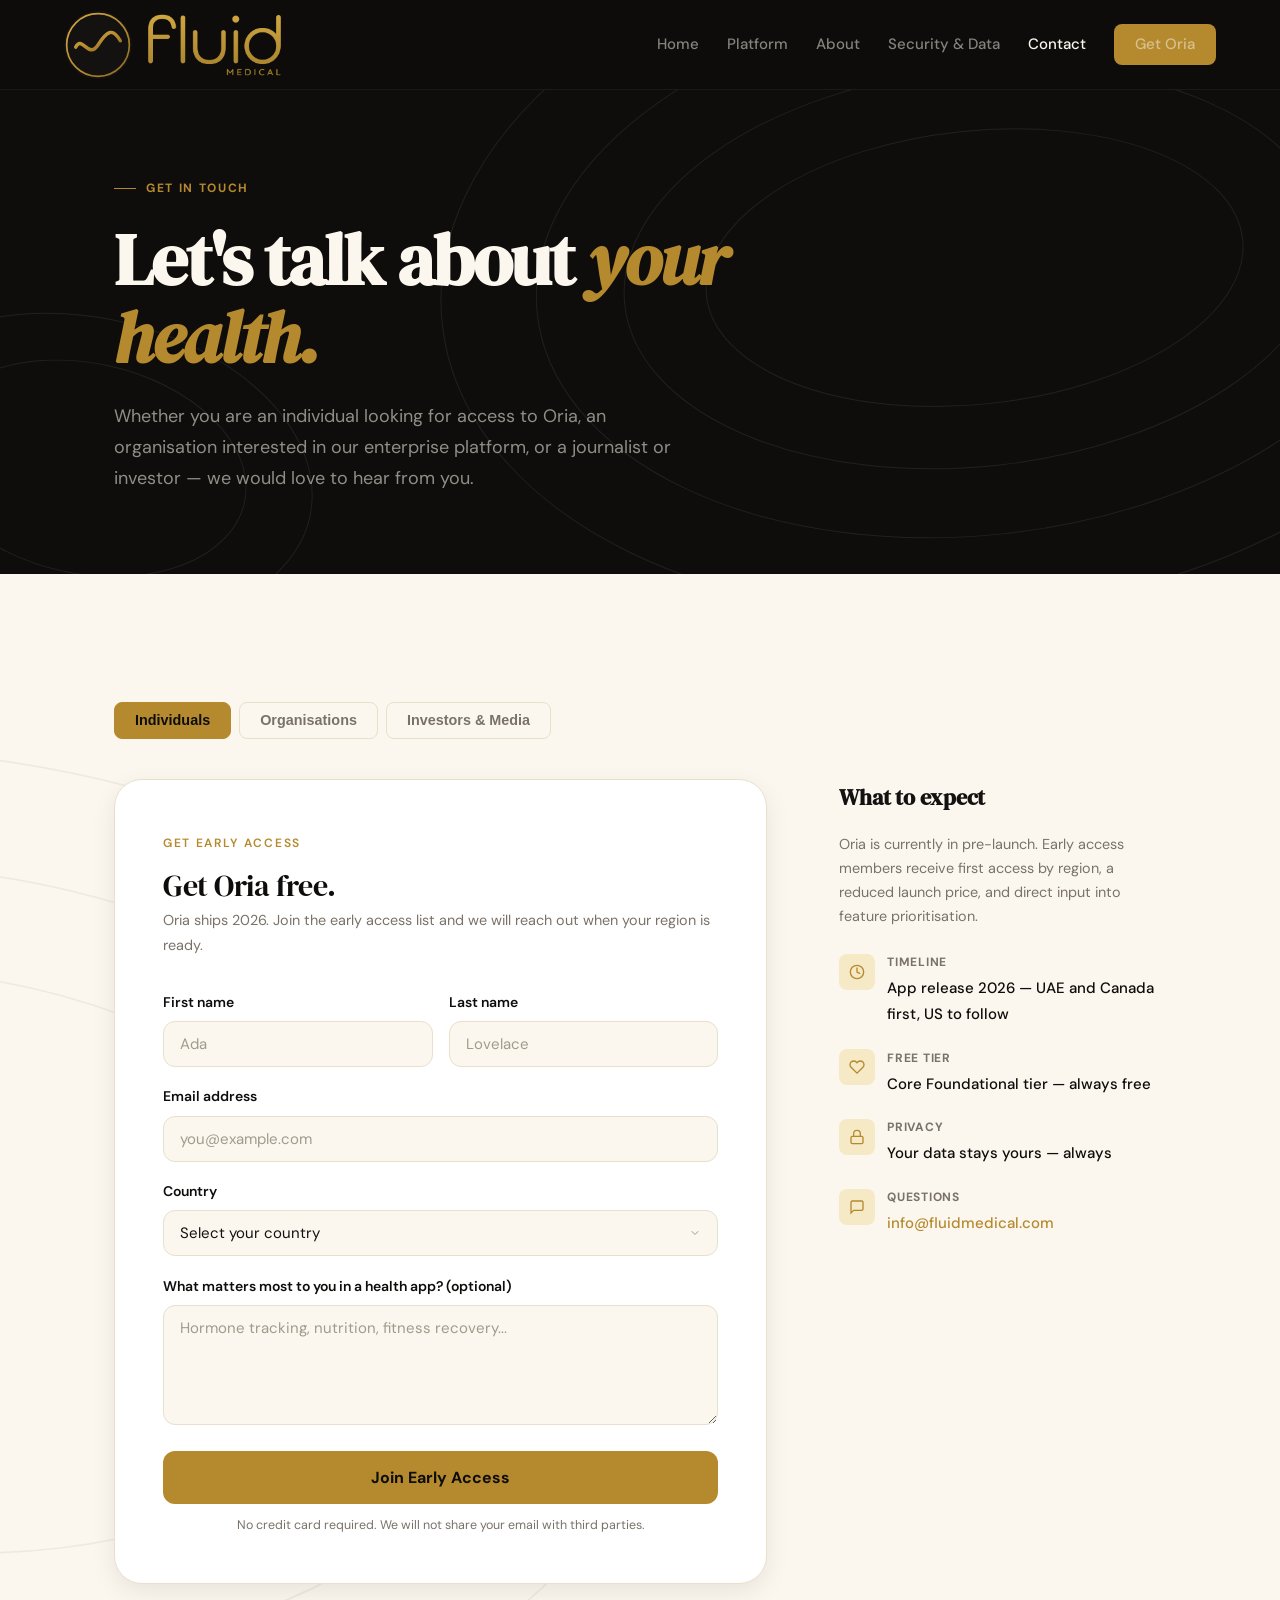
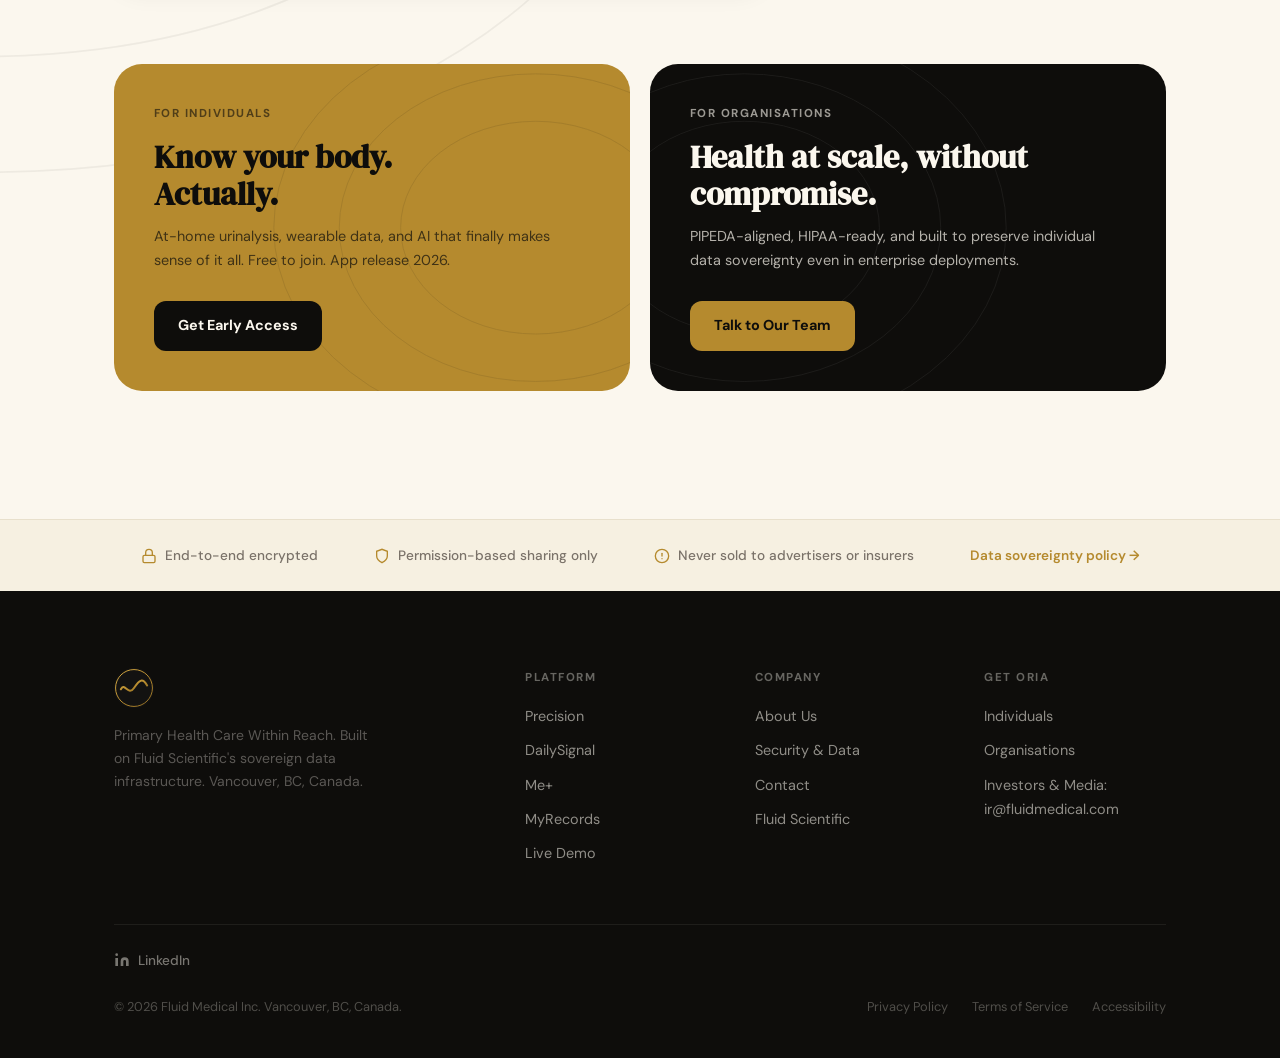
==== commit 05f856c3: "Add files via upload" ====
--- a/fluidmedical-contact.html
+++ b/fluidmedical-contact.html
@@ -179,7 +179,7 @@
         <div class="form-card">
           <div class="fm-eyebrow no-rule" style="margin-bottom:1rem">Get Early Access</div>
           <h2 class="fm-h3" style="margin-bottom:.35rem">Get Oria free.</h2>
-          <p style="font-size:.9rem;color:var(--fm-fg-muted);margin-bottom:2rem">Oria ships Q3 2026. Join the early access list and we will reach out when your region is ready.</p>
+          <p style="font-size:.9rem;color:var(--fm-fg-muted);margin-bottom:2rem">Oria ships 2026. Join the early access list and we will reach out when your region is ready.</p>
           <form onsubmit="handleSubmit(event,'ind-confirm')">
             <div class="form-row">
               <div class="form-group">
@@ -222,7 +222,7 @@
           <p>Oria is currently in pre-launch. Early access members receive first access by region, a reduced launch price, and direct input into feature prioritisation.</p>
           <div class="info-item">
             <div class="info-icon"><svg width="16" height="16" viewBox="0 0 24 24" fill="none" stroke="var(--fm-brand)" stroke-width="2" stroke-linecap="round"><circle cx="12" cy="12" r="10"/><polyline points="12 6 12 12 16 14"/></svg></div>
-            <div><div class="info-label">Timeline</div><div class="info-value">Ships Q3 2026 — Canada and UK first</div></div>
+            <div><div class="info-label">Timeline</div><div class="info-value">App release 2026 — UAE and Canada first, US to follow</div></div>
           </div>
           <div class="info-item">
             <div class="info-icon"><svg width="16" height="16" viewBox="0 0 24 24" fill="none" stroke="var(--fm-brand)" stroke-width="2" stroke-linecap="round"><path d="M20.84 4.61a5.5 5.5 0 00-7.78 0L12 5.67l-1.06-1.06a5.5 5.5 0 00-7.78 7.78l1.06 1.06L12 21.23l7.78-7.78 1.06-1.06a5.5 5.5 0 000-7.78z"/></svg></div>
@@ -234,7 +234,7 @@
           </div>
           <div class="info-item">
             <div class="info-icon"><svg width="16" height="16" viewBox="0 0 24 24" fill="none" stroke="var(--fm-brand)" stroke-width="2" stroke-linecap="round"><path d="M21 15a2 2 0 01-2 2H7l-4 4V5a2 2 0 012-2h14a2 2 0 012 2z"/></svg></div>
-            <div><div class="info-label">Questions</div><div class="info-value"><a href="mailto:ash@fluidscientific.com">ash@fluidscientific.com</a></div></div>
+            <div><div class="info-label">Questions</div><div class="info-value"><a href="mailto:info@fluidmedical.com">info@fluidmedical.com</a></div></div>
           </div>
         </div>
       </div>
@@ -312,7 +312,7 @@
           </div>
           <div class="info-item">
             <div class="info-icon"><svg width="16" height="16" viewBox="0 0 24 24" fill="none" stroke="var(--fm-brand)" stroke-width="2" stroke-linecap="round"><path d="M21 15a2 2 0 01-2 2H7l-4 4V5a2 2 0 012-2h14a2 2 0 012 2z"/></svg></div>
-            <div><div class="info-label">Direct contact</div><div class="info-value"><a href="mailto:ash@fluidscientific.com">ash@fluidscientific.com</a></div></div>
+            <div><div class="info-label">Direct contact</div><div class="info-value"><a href="mailto:info@fluidmedical.com">info@fluidmedical.com</a></div></div>
           </div>
         </div>
       </div>
@@ -362,10 +362,10 @@
 
         <div class="contact-info">
           <h3>For press and investors</h3>
-          <p>Fluid Medical is a pre-Series A company headquartered in Vancouver, BC. We are building the infrastructure layer for personal health data sovereignty.</p>
+          <p>Fluid Medical is a pre-seed company headquartered in Vancouver, BC. We are building the infrastructure layer for personal health data sovereignty.</p>
           <div class="info-item">
             <div class="info-icon"><svg width="16" height="16" viewBox="0 0 24 24" fill="none" stroke="var(--fm-brand)" stroke-width="2" stroke-linecap="round"><path d="M21 15a2 2 0 01-2 2H7l-4 4V5a2 2 0 012-2h14a2 2 0 012 2z"/></svg></div>
-            <div><div class="info-label">Press contact</div><div class="info-value"><a href="mailto:ash@fluidscientific.com">ash@fluidscientific.com</a></div></div>
+            <div><div class="info-label">Press contact</div><div class="info-value"><a href="mailto:info@fluidmedical.com">info@fluidmedical.com</a></div></div>
           </div>
           <div class="info-item">
             <div class="info-icon"><svg width="16" height="16" viewBox="0 0 24 24" fill="none" stroke="var(--fm-brand)" stroke-width="2" stroke-linecap="round"><path d="M21 10c0 7-9 13-9 13s-9-6-9-13a9 9 0 0118 0z"/><circle cx="12" cy="10" r="3"/></svg></div>
@@ -373,7 +373,7 @@
           </div>
           <div class="info-item">
             <div class="info-icon"><svg width="16" height="16" viewBox="0 0 24 24" fill="none" stroke="var(--fm-brand)" stroke-width="2" stroke-linecap="round"><path d="M9 19c-5 1.5-5-2.5-7-3m14 6v-3.87a3.37 3.37 0 00-.94-2.61c3.14-.35 6.44-1.54 6.44-7A5.44 5.44 0 0020 4.77 5.07 5.07 0 0019.91 1S18.73.65 16 2.48a13.38 13.38 0 00-7 0C6.27.65 5.09 1 5.09 1A5.07 5.07 0 005 4.77a5.44 5.44 0 00-1.5 3.78c0 5.42 3.3 6.61 6.44 7A3.37 3.37 0 009 18.13V22"/></svg></div>
-            <div><div class="info-label">Open source</div><div class="info-value"><a href="https://github.com/Ash-Fluid/Wave2.0" target="_blank" rel="noopener" style="color:var(--fm-brand)">Oria prototype on GitHub</a></div></div>
+            <div><div class="info-label">Open source</div><div class="info-value"><a href="https://github.com/Ash-Fluid/Oria Premium" target="_blank" rel="noopener" style="color:var(--fm-brand)">Oria prototype on GitHub</a></div></div>
           </div>
         </div>
       </div>
@@ -385,7 +385,7 @@
         <div class="topo"><svg xmlns="http://www.w3.org/2000/svg" viewBox="0 0 600 400"><g fill="none" stroke="#131211" stroke-width="1" opacity=".12"><ellipse cx="500" cy="200" rx="320" ry="250"/><ellipse cx="500" cy="200" rx="240" ry="188"/><ellipse cx="500" cy="200" rx="165" ry="130"/></g></svg></div>
         <div class="cta-eyebrow">For Individuals</div>
         <h3>Know your body.<br>Actually.</h3>
-        <p>At-home urinalysis, wearable data, and AI that finally makes sense of it all. Free to join. Ships Q3 2026.</p>
+        <p>At-home urinalysis, wearable data, and AI that finally makes sense of it all. Free to join. App release 2026.</p>
         <a href="#" onclick="switchTab('individuals');window.scrollTo({top:document.getElementById('tabs').getBoundingClientRect().top+scrollY-90,behavior:'smooth'});return false" class="btn-cta">Get Early Access</a>
       </div>
       <div class="cta-card cta-card-org">
@@ -419,11 +419,14 @@
         <div class="footer-mark"><svg xmlns="http://www.w3.org/2000/svg" viewBox="0 0 64 64"><defs><linearGradient id="ff" x1="0" y1="0" x2="1" y2="1"><stop offset="0%" stop-color="#D4A943"/><stop offset="55%" stop-color="#B58A2E"/><stop offset="100%" stop-color="#8A6822"/></linearGradient></defs><circle cx="32" cy="32" r="32" fill="#131211"/><circle cx="32" cy="32" r="29.5" fill="none" stroke="url(#ff)" stroke-width="1.6"/><path d="M11 34 C 17 22, 23 46, 32 32 S 46 16, 53 28" fill="none" stroke="url(#ff)" stroke-width="3.2" stroke-linecap="round"/></svg></div>
         <p class="footer-tagline">Primary Health Care Within Reach. Built on Fluid Scientific's sovereign data infrastructure. Vancouver, BC, Canada.</p>
       </div>
-      <div class="footer-col"><h5>Platform</h5><a href="fluidmedical-platform.html">Fluid Precision</a><a href="fluidmedical-platform.html">DailySignal</a><a href="fluidmedical-platform.html">Fluid+Me</a><a href="fluidmedical-platform.html">My Records</a><a href="fluidmedical-demo.html">Live Demo</a></div>
+      <div class="footer-col"><h5>Platform</h5><a href="fluidmedical-platform.html">Precision</a><a href="fluidmedical-platform.html">DailySignal</a><a href="fluidmedical-platform.html">Me+</a><a href="fluidmedical-platform.html">MyRecords</a><a href="fluidmedical-demo.html">Live Demo</a></div>
       <div class="footer-col"><h5>Company</h5><a href="fluidmedical-about.html">About Us</a><a href="fluidmedical-security.html">Security &amp; Data</a><a href="fluidmedical-contact.html">Contact</a><a href="https://fluidscientific.com" target="_blank" rel="noopener">Fluid Scientific</a></div>
-      <div class="footer-col"><h5>Get Oria</h5><a href="fluidmedical-contact.html">Individuals</a><a href="fluidmedical-contact.html">Organisations</a><a href="fluidmedical-contact.html">Investors &amp; Media</a><a href="mailto:ash@fluidscientific.com">ash@fluidscientific.com</a></div>
-    </div>
-    <div class="footer-bottom">
+      <div class="footer-col"><h5>Get Oria</h5><a href="fluidmedical-contact.html">Individuals</a><a href="fluidmedical-contact.html">Organisations</a><a href="fluidmedical-contact.html">Investors &amp; Media: ir@fluidmedical.com</a></div>
+    </div>
+      <div style="border-top:1px solid rgba(251,247,238,.07);padding-top:1.5rem;padding-bottom:1.5rem;display:flex;align-items:center;gap:1rem">
+        <a href="https://linkedin.com/company/fluidmedical/" target="_blank" rel="noopener" style="display:inline-flex;align-items:center;gap:.5rem;color:rgba(251,247,238,.45);font-size:.85rem;font-weight:500;transition:color .15s" onmouseover="this.style.color='rgba(251,247,238,.85)'" onmouseout="this.style.color='rgba(251,247,238,.45)'"><svg width="16" height="16" viewBox="0 0 24 24" fill="currentColor"><path d="M16 8a6 6 0 016 6v7h-4v-7a2 2 0 00-2-2 2 2 0 00-2 2v7h-4v-7a6 6 0 016-6zM2 9h4v12H2z"/><circle cx="4" cy="4" r="2"/></svg>LinkedIn</a>
+      </div>
+    <div class="footer-bottom" style="border-top:none;padding-top:0">
       <div class="footer-copy">&copy; 2026 Fluid Medical Inc. Vancouver, BC, Canada.</div>
       <div class="footer-legal"><a href="#">Privacy Policy</a><a href="#">Terms of Service</a><a href="#">Accessibility</a></div>
     </div>
--- a/colors_and_type.css
+++ b/colors_and_type.css
@@ -0,0 +1,104 @@
+/* Fluid Medical Design System - Tokens */
+@import url('https://fonts.googleapis.com/css2?family=DM+Serif+Display:ital@0;1&family=DM+Sans:opsz,wght@9..40,300;9..40,400;9..40,500;9..40,600;9..40,700&display=swap');
+:root {
+  --fm-ink-900: #0E0D0B;
+  --fm-ink-800: #131211;
+  --fm-ink-700: #2A2620;
+  --fm-ink-600: #3D372E;
+  --fm-ink-500: #5C544A;
+  --fm-ink-400: #7A7269;
+  --fm-ink-300: #A19A8E;
+  --fm-ink-200: #D6CFC1;
+  --fm-ink-100: #E8E0CC;
+  --fm-ink-050: #F2EDDF;
+  --fm-brass-900: #6B4F18;
+  --fm-brass-800: #8A6822;
+  --fm-brass-700: #A07D2A;
+  --fm-brass-600: #B58A2E;
+  --fm-brass-500: #C99B3A;
+  --fm-brass-400: #D4A943;
+  --fm-brass-300: #E2BE69;
+  --fm-brass-200: #EFD89C;
+  --fm-brass-100: #F6E9C6;
+  --fm-brass-050: #FBF4DF;
+  --fm-cream-100: #FBF7EE;
+  --fm-cream-200: #F6F0E1;
+  --fm-cream-300: #EFE7D2;
+  --fm-paper: #FFFFFF;
+  --fm-sage-700: #3F5E50;
+  --fm-sage-600: #527466;
+  --fm-sage-500: #6E8B7E;
+  --fm-sage-100: #DCE5DE;
+  --fm-coral-700: #9E3A1F;
+  --fm-coral-600: #C95A3A;
+  --fm-coral-100: #F2D8CC;
+  --fm-success: #4F7A4F;
+  --fm-success-bg: #DFE9DA;
+  --fm-warn: #C28E32;
+  --fm-warn-bg: #F6E5C2;
+  --fm-danger: #B33A2E;
+  --fm-danger-bg: #F2D2CC;
+  --fm-info: #3A6677;
+  --fm-info-bg: #D6E2E7;
+  --fm-bg: var(--fm-cream-100);
+  --fm-bg-alt: var(--fm-cream-200);
+  --fm-bg-deep: var(--fm-cream-300);
+  --fm-bg-inverse: var(--fm-ink-900);
+  --fm-surface: var(--fm-paper);
+  --fm-surface-alt: var(--fm-cream-200);
+  --fm-surface-inverse: var(--fm-ink-800);
+  --fm-fg: var(--fm-ink-800);
+  --fm-fg-strong: var(--fm-ink-900);
+  --fm-fg-muted: var(--fm-ink-400);
+  --fm-fg-faint: var(--fm-ink-300);
+  --fm-fg-on-dark: var(--fm-cream-100);
+  --fm-fg-on-brass: var(--fm-ink-900);
+  --fm-brand: var(--fm-brass-600);
+  --fm-brand-hover: var(--fm-brass-400);
+  --fm-brand-active: var(--fm-brass-700);
+  --fm-brand-tint: var(--fm-brass-100);
+  --fm-border: var(--fm-ink-100);
+  --fm-border-strong: var(--fm-ink-200);
+  --fm-border-on-dark: rgba(251,247,238,0.12);
+  --fm-focus-ring: var(--fm-brass-600);
+  --fm-font-display: 'DM Serif Display', 'Georgia', serif;
+  --fm-font-sans: 'DM Sans', system-ui, -apple-system, sans-serif;
+  --fm-font-mono: 'JetBrains Mono', ui-monospace, monospace;
+  --fm-text-2xs: 11px; --fm-text-xs: 12px; --fm-text-sm: 14px; --fm-text-base: 16px;
+  --fm-text-lg: 18px; --fm-text-xl: 22px; --fm-text-2xl: 28px; --fm-text-3xl: 36px;
+  --fm-text-4xl: 48px; --fm-text-5xl: 64px; --fm-text-6xl: 84px;
+  --fm-leading-tight: 1.1; --fm-leading-snug: 1.25; --fm-leading-normal: 1.55; --fm-leading-relaxed: 1.72;
+  --fm-track-tighter: -0.025em; --fm-track-tight: -0.015em; --fm-track-normal: 0; --fm-track-wide: 0.08em; --fm-track-wider: 0.14em;
+  --fm-sp-1: 4px; --fm-sp-2: 8px; --fm-sp-3: 12px; --fm-sp-4: 16px; --fm-sp-5: 24px;
+  --fm-sp-6: 32px; --fm-sp-7: 48px; --fm-sp-8: 64px; --fm-sp-9: 96px; --fm-sp-10: 128px;
+  --fm-r-xs: 4px; --fm-r-sm: 8px; --fm-r-md: 12px; --fm-r-lg: 16px; --fm-r-xl: 22px; --fm-r-2xl: 28px; --fm-r-pill: 999px;
+  --fm-shadow-1: 0 1px 2px rgba(20,18,14,0.05); --fm-shadow-2: 0 2px 6px rgba(20,18,14,0.06);
+  --fm-shadow-3: 0 8px 24px rgba(20,18,14,0.08); --fm-shadow-4: 0 18px 48px rgba(20,18,14,0.12);
+  --fm-shadow-brass: 0 10px 30px rgba(181,138,46,0.25);
+  --fm-shadow-inset: inset 0 1px 0 rgba(255,255,255,0.6);
+  --fm-ease-out: cubic-bezier(0.22,0.61,0.36,1); --fm-ease-in-out: cubic-bezier(0.65,0,0.35,1);
+  --fm-ease-spring: cubic-bezier(0.34,1.56,0.64,1);
+  --fm-dur-fast: 120ms; --fm-dur-base: 220ms; --fm-dur-slow: 420ms;
+  --fm-container: 1180px; --fm-container-narrow: 760px; --fm-nav-h: 72px;
+}
+.fm-display,.fm-h1,.fm-h2,.fm-h3,.fm-h4,.fm-h5{font-family:var(--fm-font-display);font-weight:400;line-height:var(--fm-leading-tight);letter-spacing:var(--fm-track-tight);color:var(--fm-fg-strong);text-wrap:balance}
+.fm-display{font-size:clamp(48px,8vw,96px);letter-spacing:var(--fm-track-tighter);line-height:1.02}
+.fm-h1{font-size:clamp(40px,6vw,64px)}.fm-h2{font-size:clamp(30px,4vw,44px)}.fm-h3{font-size:clamp(22px,2.6vw,30px)}
+.fm-h4{font-size:20px;line-height:1.25}.fm-h5{font-size:17px;line-height:1.3}
+.fm-display em,.fm-h1 em,.fm-h2 em,.fm-h3 em{font-style:italic;color:var(--fm-brand)}
+.fm-body,.fm-p{font-family:var(--fm-font-sans);font-size:var(--fm-text-base);line-height:var(--fm-leading-relaxed);color:var(--fm-fg)}
+.fm-lead{font-family:var(--fm-font-sans);font-size:clamp(17px,1.5vw,20px);line-height:var(--fm-leading-relaxed);color:var(--fm-fg-muted);font-weight:400}
+.fm-small{font-family:var(--fm-font-sans);font-size:var(--fm-text-sm);line-height:var(--fm-leading-normal);color:var(--fm-fg-muted)}
+.fm-caption{font-family:var(--fm-font-sans);font-size:var(--fm-text-xs);line-height:var(--fm-leading-normal);color:var(--fm-fg-muted)}
+.fm-eyebrow{font-family:var(--fm-font-sans);font-size:var(--fm-text-xs);font-weight:600;letter-spacing:var(--fm-track-wider);text-transform:uppercase;color:var(--fm-brand);display:inline-flex;align-items:center;gap:8px}
+.fm-eyebrow::before{content:'';width:18px;height:1px;background:var(--fm-brand)}
+.fm-eyebrow.no-rule::before{display:none}
+.fm-quote{font-family:var(--fm-font-display);font-style:italic;font-size:clamp(24px,3vw,36px);line-height:1.3;color:var(--fm-fg-strong);letter-spacing:var(--fm-track-tight)}
+.fm-mono{font-family:var(--fm-font-mono);font-size:var(--fm-text-sm);letter-spacing:0}
+.fm-typeset h1{font:400 clamp(40px,6vw,64px)/1.1 var(--fm-font-display);letter-spacing:var(--fm-track-tight)}
+.fm-typeset h2{font:400 clamp(30px,4vw,44px)/1.15 var(--fm-font-display);letter-spacing:var(--fm-track-tight)}
+.fm-typeset h3{font:400 22px/1.2 var(--fm-font-display)}.fm-typeset h4{font:600 18px/1.3 var(--fm-font-sans)}
+.fm-typeset p{font:400 16px/1.72 var(--fm-font-sans);margin-bottom:1em}
+.fm-typeset a{color:var(--fm-brand);text-decoration:underline;text-underline-offset:3px;text-decoration-color:var(--fm-brass-200)}
+.fm-typeset a:hover{text-decoration-color:var(--fm-brand)}
+.fm-typeset code{font:500 0.92em/1 var(--fm-font-mono);background:var(--fm-bg-alt);padding:2px 6px;border-radius:4px}
